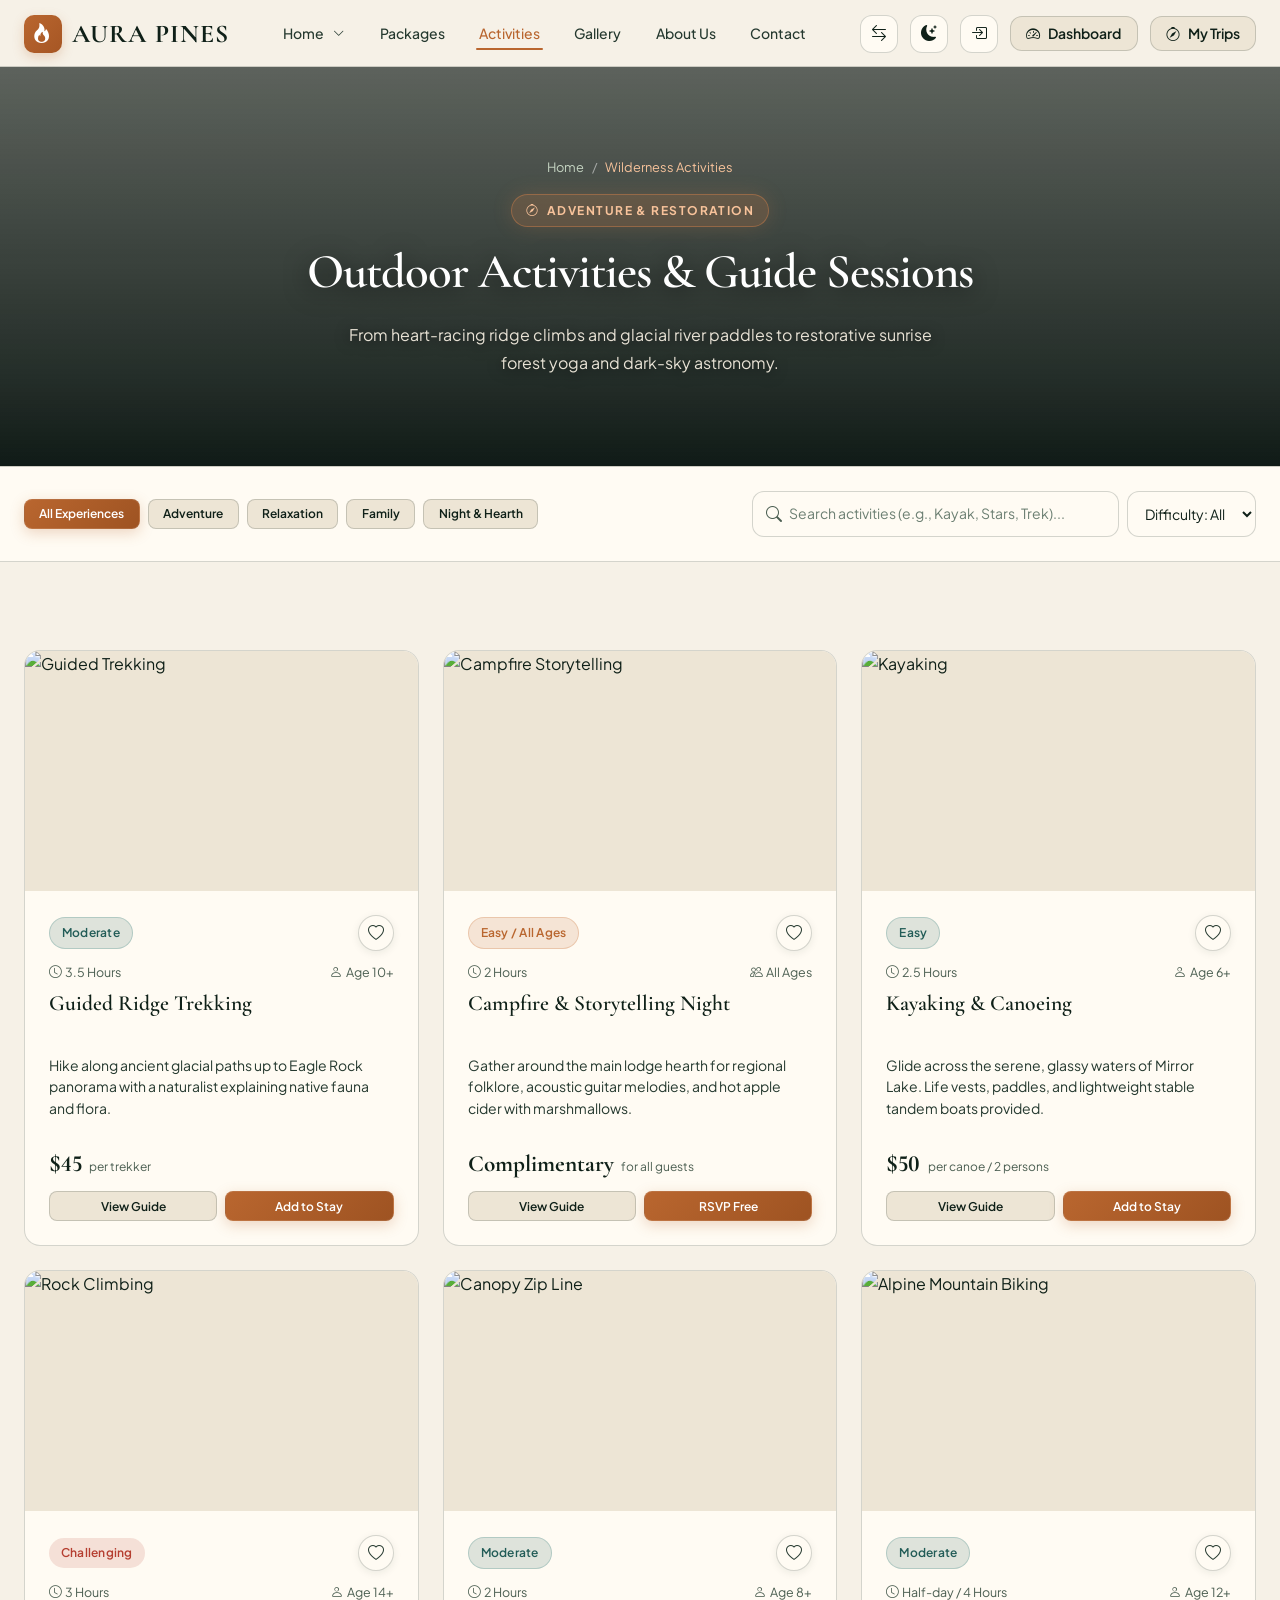
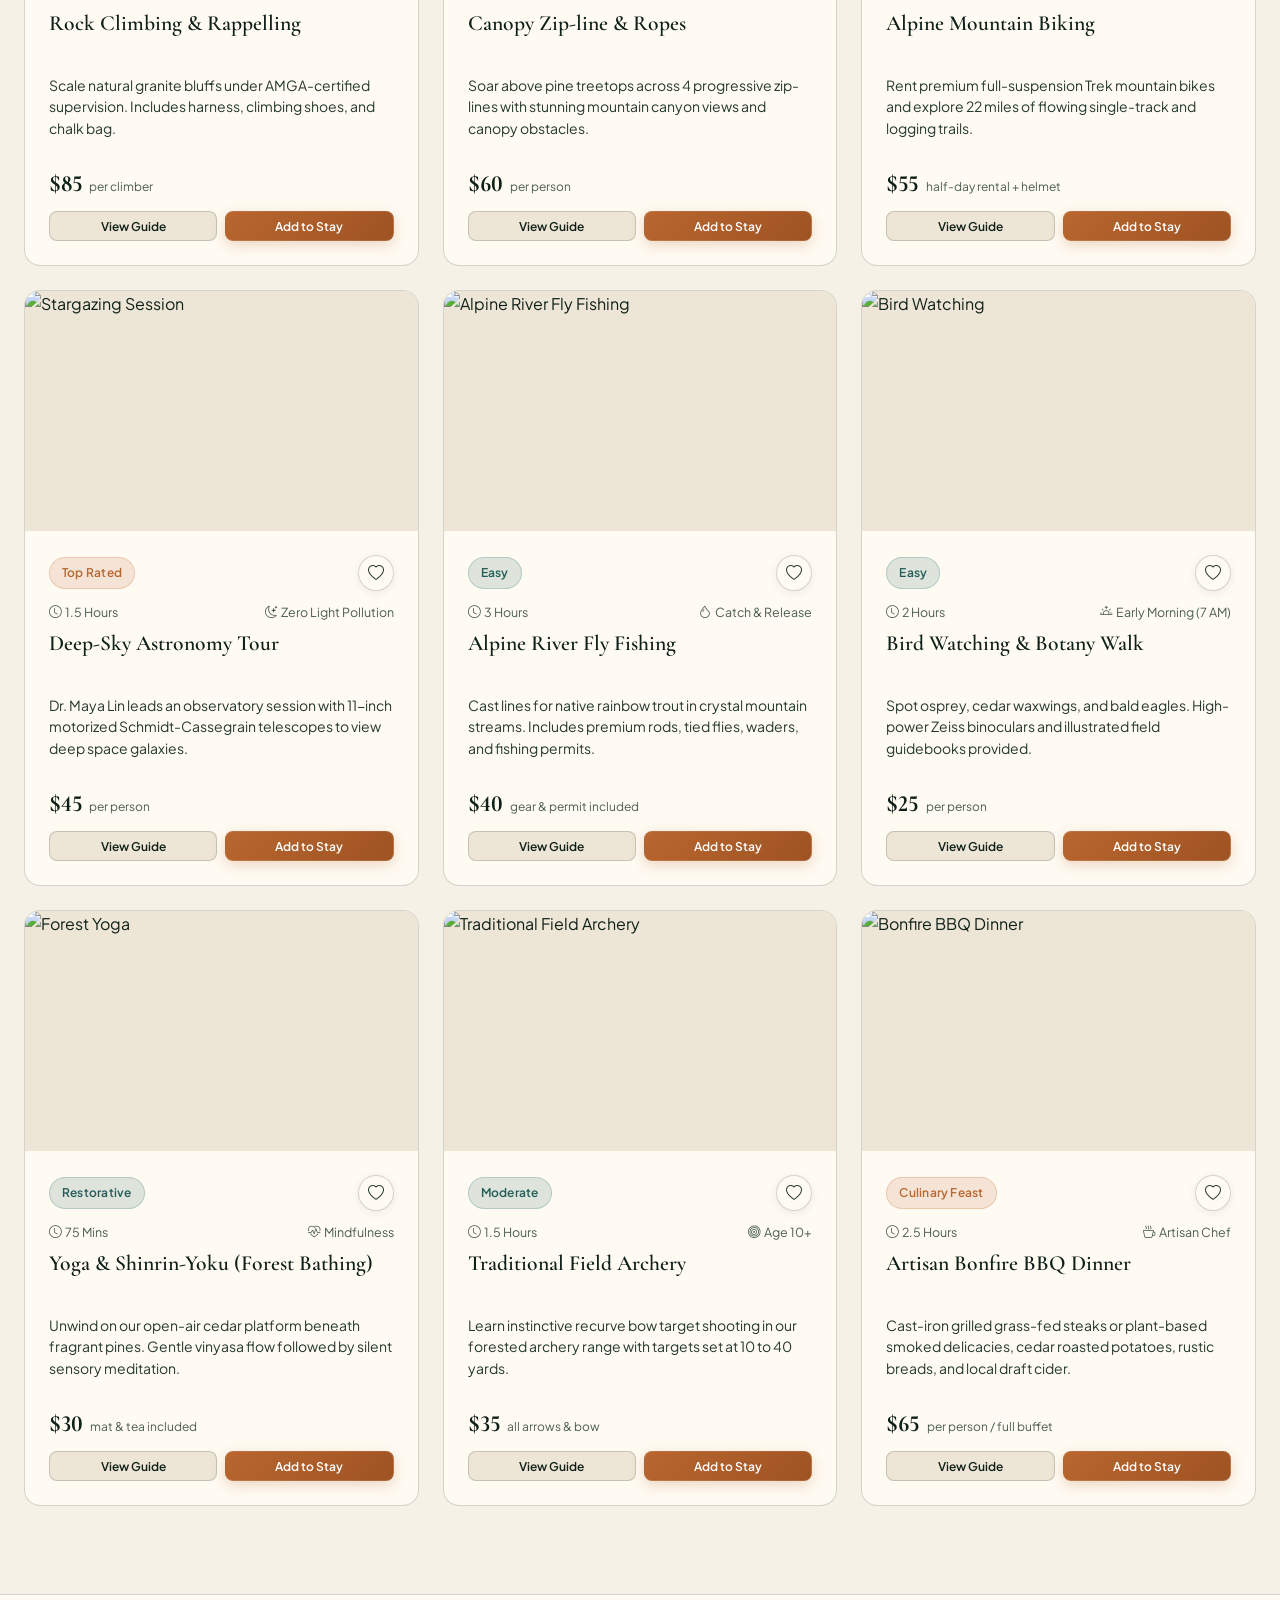
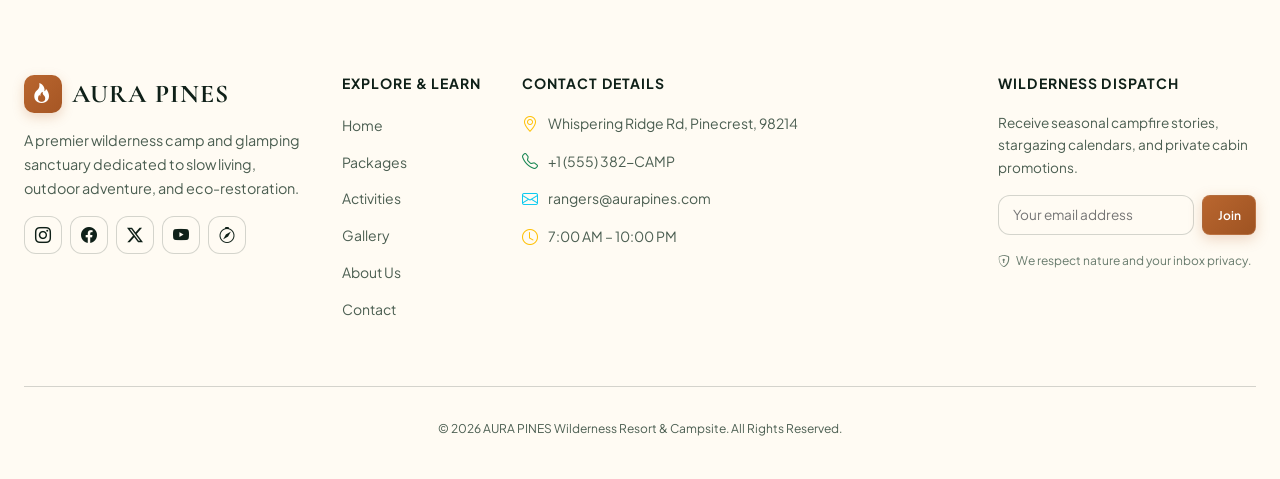
==== activities.html @ 2137d822 "first commit" ====
<!DOCTYPE html>
<html lang="en" data-theme="light" dir="ltr">
<head>
  <meta charset="UTF-8">
  <meta name="viewport" content="width=device-width, initial-scale=1.0">
  <title>Outdoor Activities & Guided Expeditions | AURA PINES</title>
  <meta name="description" content="Discover 12 guided outdoor activities: trekking, kayaking, rock climbing, stargazing, forest yoga, archery, and campfire storytelling nights.">
  <meta property="og:title" content="Wilderness Activities & Expeditions - AURA PINES">

  <!-- Bootstrap 5.3.3 CSS -->
  <link href="https://cdn.jsdelivr.net/npm/bootstrap@5.3.3/dist/css/bootstrap.min.css" rel="stylesheet">
  <!-- Bootstrap Icons -->
  <link rel="stylesheet" href="https://cdn.jsdelivr.net/npm/bootstrap-icons@1.11.3/font/bootstrap-icons.min.css">
  
  <!-- Custom CSS -->
  <link rel="stylesheet" href="assets/css/variables.css">
  <link rel="stylesheet" href="assets/css/style.css">
</head>
<body>


  <!-- Main Navbar -->
  <header class="main-navbar">
    <div class="camp-container d-flex align-items-center justify-content-between">
      <a href="index.html" class="brand-logo" aria-label="Aura Pines Home">
        <div class="brand-icon"><i class="bi bi-fire"></i></div>
        <span>AURA PINES</span>
      </a>

      <nav aria-label="Primary navigation">
        <ul class="nav-links-desktop">
          <li class="nav-item-dropdown">
            <a href="#" class="nav-dropdown-toggle">
              Home <i class="bi bi-chevron-down ms-1"></i>
            </a>
            <ul class="nav-dropdown-menu">
              <li>
                <a href="index.html" class="nav-dropdown-item">Glamping Sanctuary</a>
              </li>
              <li>
                <a href="index-2.html" class="nav-dropdown-item">Alpine Expeditions</a>
              </li>
            </ul>
          </li>
          <li><a href="packages.html">Packages</a></li>
          <li><a href="activities.html" class="active">Activities</a></li>
          <li><a href="gallery.html">Gallery</a></li>
          <li><a href="about.html">About Us</a></li>
          <li><a href="contact.html">Contact</a></li>
        </ul>
      </nav>

      <!-- Right Actions -->
      <div class="nav-actions">
        <!-- RTL Toggle Button on Nav Bar (Icon Only) -->
        <button class="icon-btn-toggle rtl-toggle-btn" title="Toggle RTL layout" aria-label="Toggle text direction">
          <i class="bi bi-arrow-left-right"></i>
        </button>
        <!-- Theme Toggle Button on Nav Bar -->
        <button class="icon-btn-toggle theme-toggle-btn" title="Toggle light/dark theme" aria-label="Toggle light or dark theme">
          <i class="bi bi-moon-stars-fill"></i>
        </button>
        <!-- Sign In Icon Button (Desktop Only; on mobile it is inside the hamburger drawer) -->
        <a href="login.html" class="icon-btn-toggle nav-signin-btn d-none d-md-inline-flex" title="Sign In" aria-label="Sign In">
          <i class="bi bi-box-arrow-in-right"></i>
        </a>
        <!-- Dashboard on Nav Bar -->
        <a href="dashboard.html" class="btn-camp btn-camp-secondary d-none d-md-inline-flex" style="padding: 0.5rem 0.95rem;" title="Dashboard">
          <i class="bi bi-speedometer2"></i> <span>Dashboard</span>
        </a>
        <!-- My Trips on Nav Bar -->
        <a href="dashboard.html#bookings" class="btn-camp btn-camp-secondary d-none d-lg-inline-flex" style="padding: 0.5rem 0.95rem;" title="My Trips">
          <i class="bi bi-compass"></i> <span>My Trips</span>
        </a>
        <button class="mobile-nav-toggle" aria-label="Open mobile menu">
          <i class="bi bi-list"></i>
        </button>
      </div>
    </div>
  </header>

  <!-- Mobile Drawer -->
  <div class="mobile-drawer-overlay"></div>
  <div class="mobile-drawer" id="mobileDrawer">
    <div class="mobile-drawer-header">
      <div class="brand-logo">
        <div class="brand-icon"><i class="bi bi-fire"></i></div>
        <span>AURA PINES</span>
      </div>
      <button class="icon-btn-toggle mobile-drawer-close" aria-label="Close menu"><i class="bi bi-x-lg"></i></button>
    </div>
    <!-- Sign In Button inside Mobile Drawer -->
    <div class="mobile-drawer-auth mb-3">
      <a href="login.html" class="btn-camp btn-camp-primary w-100 justify-content-center">
        <i class="bi bi-box-arrow-in-right me-2"></i> Sign In / Register
      </a>
    </div>
    <ul class="mobile-nav-links">
      <li>
        <a href="#" class="mobile-dropdown-btn">
          <span><i class="bi bi-house-door"></i> Home</span>
          <i class="bi bi-chevron-down mobile-chevron"></i>
        </a>
        <ul class="mobile-dropdown-menu">
          <li><a href="index.html">Glamping Sanctuary</a></li>
          <li><a href="index-2.html">Alpine Expeditions</a></li>
        </ul>
      </li>
      <li><a href="packages.html"><i class="bi bi-box2-heart"></i> Packages</a></li>
      <li><a href="activities.html" class="active"><i class="bi bi-compass"></i> Activities</a></li>
      <li><a href="gallery.html"><i class="bi bi-images"></i> Gallery</a></li>
      <li><a href="about.html"><i class="bi bi-tree"></i> About Us</a></li>
      <li><a href="contact.html"><i class="bi bi-envelope"></i> Contact</a></li>
      <li><a href="dashboard.html"><i class="bi bi-speedometer2"></i> Guest Dashboard</a></li>
      <li><a href="login.html"><i class="bi bi-person"></i> Guest Login</a></li>
    </ul>
    <div class="mt-auto pt-3 border-top d-flex gap-2 justify-content-between align-items-center">
      <button class="btn-camp btn-camp-secondary btn-sm theme-toggle-btn w-50"><i class="bi bi-moon-stars-fill me-1"></i> Theme</button>
      <button class="btn-camp btn-camp-secondary btn-sm rtl-toggle-btn w-50"><i class="bi bi-arrow-left-right me-1"></i> <span class="rtl-label">RTL</span></button>
    </div>
  </div>

  <main>
    <!-- PAGE HERO WITH ANIMATED MOVING BACKGROUND -->
    <section class="page-hero-animated">
      <div class="hero-bg-animated hero-bg-pan" style="background-image: url('https://images.unsplash.com/photo-1544551763-46a013bb70d5?auto=format&fit=crop&w=3840&q=90');"></div>
      <div class="hero-overlay"></div>
      <div class="camp-container position-relative text-center">
        <nav aria-label="breadcrumb" class="mb-2">
          <ol class="breadcrumb justify-content-center" style="font-size: 0.8rem;">
            <li class="breadcrumb-item"><a href="index.html">Home</a></li>
            <li class="breadcrumb-item active" aria-current="page">Wilderness Activities</li>
          </ol>
        </nav>
        <span class="section-badge"><i class="bi bi-compass"></i> Adventure & Restoration</span>
        <h1 class="section-title">Outdoor Activities & Guide Sessions</h1>
        <p class="section-desc">From heart-racing ridge climbs and glacial river paddles to restorative sunrise forest yoga and dark-sky astronomy.</p>
      </div>
    </section>

    <!-- SEARCH & CATEGORY FILTER TABS -->
    <section class="py-4" style="background: var(--bg-surface); border-bottom: 1px solid var(--border-color);">
      <div class="camp-container">
        <div class="row align-items-center g-3">
          <!-- Category Tabs -->
          <div class="col-lg-7">
            <div class="d-flex flex-wrap gap-2" id="activityCategoryTabs">
              <button class="btn-camp btn-camp-primary btn-sm act-filter-btn" data-category="all">All Experiences</button>
              <button class="btn-camp btn-camp-secondary btn-sm act-filter-btn" data-category="adventure">Adventure</button>
              <button class="btn-camp btn-camp-secondary btn-sm act-filter-btn" data-category="relaxation">Relaxation</button>
              <button class="btn-camp btn-camp-secondary btn-sm act-filter-btn" data-category="family">Family</button>
              <button class="btn-camp btn-camp-secondary btn-sm act-filter-btn" data-category="night">Night & Hearth</button>
            </div>
          </div>

          <!-- Search & Difficulty Filter -->
          <div class="col-lg-5">
            <div class="d-flex flex-wrap flex-sm-nowrap gap-2">
              <div class="position-relative flex-grow-1" style="min-width: 160px;">
                <input type="text" id="activitySearchInput" placeholder="Search activities (e.g., Kayak, Stars, Trek)..." class="search-field-input" style="padding-inline-start: 2.25rem;">
                <i class="bi bi-search position-absolute text-muted" style="inset-inline-start: 0.85rem; top: 50%; transform: translateY(-50%);"></i>
              </div>
              <select id="activityDiffFilter" class="search-field-input" style="width: auto; flex-shrink: 0;">
                <option value="all">Difficulty: All</option>
                <option value="Easy">Easy</option>
                <option value="Moderate">Moderate</option>
                <option value="Challenging">Challenging</option>
              </select>
            </div>
          </div>
        </div>
      </div>
    </section>

    <!-- ACTIVITIES CARDS GRID (12 ACTIVITIES) -->
    <section class="section-space">
      <div class="camp-container camp-visible">
        <div class="row g-4" id="activitiesGrid">
          
          <!-- 1. Guided Trekking -->
          <div class="col-lg-4 col-md-6 act-card-wrapper" data-category="adventure" data-difficulty="Moderate" data-title="Guided Trekking">
            <div class="camp-card">
              <div class="camp-card-media">
                <img src="https://images.unsplash.com/photo-1551632811-561732d1e306?auto=format&fit=crop&w=2000&q=90" alt="Guided Trekking" width="800" height="500" loading="lazy" decoding="async">
              </div>
              <div class="camp-card-body">
                <div class="camp-card-top-bar">
                  <span class="camp-badge badge-teal card-badge-top">Moderate</span>
                  <button class="card-wishlist-btn" data-item-id="act-trekking" data-item-title="Guided Trekking" data-item-type="Activity" data-item-price="$45/person" data-item-image="https://images.unsplash.com/photo-1551632811-561732d1e306?auto=format&fit=crop&w=2000&q=90" aria-label="Add to wishlist"><i class="bi bi-heart"></i></button>
                </div>
                <div class="camp-card-meta">
                  <span><i class="bi bi-clock me-1"></i> 3.5 Hours</span>
                  <span><i class="bi bi-person me-1"></i> Age 10+</span>
                </div>
                <h3 class="camp-card-title"><a href="#" onclick="openActivityDetails('act-trekking'); return false;">Guided Ridge Trekking</a></h3>
                <p class="camp-card-desc">Hike along ancient glacial paths up to Eagle Rock panorama with a naturalist explaining native fauna and flora.</p>
                <div class="camp-card-footer mt-auto">
                  <div class="price-tag"><span class="price-tag-value">$45</span><span class="price-tag-period">per trekker</span></div>
                  <div class="d-flex gap-2">
                    <button class="btn-camp btn-camp-secondary btn-sm" onclick="openActivityDetails('act-trekking')">View Guide</button>
                    <button class="btn-camp btn-camp-primary btn-sm" onclick="addToBooking('Guided Ridge Trekking', 45)">Add to Stay</button>
                  </div>
                </div>
              </div>
            </div>
          </div>

          <!-- 2. Campfire & Storytelling Night -->
          <div class="col-lg-4 col-md-6 act-card-wrapper" data-category="night family" data-difficulty="Easy" data-title="Campfire & Storytelling Night">
            <div class="camp-card">
              <div class="camp-card-media">
                <img src="https://images.unsplash.com/photo-1475483768296-6163e08872a1?auto=format&fit=crop&w=2000&q=90" alt="Campfire Storytelling" width="800" height="500" loading="lazy" decoding="async">
              </div>
              <div class="camp-card-body">
                <div class="camp-card-top-bar">
                  <span class="camp-badge badge-ember card-badge-top">Easy / All Ages</span>
                  <button class="card-wishlist-btn" data-item-id="act-campfire" data-item-title="Campfire & Storytelling Night" data-item-type="Activity" data-item-price="Free" data-item-image="https://images.unsplash.com/photo-1475483768296-6163e08872a1?auto=format&fit=crop&w=2000&q=90" aria-label="Add to wishlist"><i class="bi bi-heart"></i></button>
                </div>
                <div class="camp-card-meta">
                  <span><i class="bi bi-clock me-1"></i> 2 Hours</span>
                  <span><i class="bi bi-people me-1"></i> All Ages</span>
                </div>
                <h3 class="camp-card-title"><a href="#" onclick="openActivityDetails('act-campfire'); return false;">Campfire & Storytelling Night</a></h3>
                <p class="camp-card-desc">Gather around the main lodge hearth for regional folklore, acoustic guitar melodies, and hot apple cider with marshmallows.</p>
                <div class="camp-card-footer mt-auto">
                  <div class="price-tag"><span class="price-tag-value">Complimentary</span><span class="price-tag-period">for all guests</span></div>
                  <div class="d-flex gap-2">
                    <button class="btn-camp btn-camp-secondary btn-sm" onclick="openActivityDetails('act-campfire')">View Guide</button>
                    <button class="btn-camp btn-camp-primary btn-sm" onclick="addToBooking('Campfire Night', 0)">RSVP Free</button>
                  </div>
                </div>
              </div>
            </div>
          </div>

          <!-- 3. Kayaking & Canoeing -->
          <div class="col-lg-4 col-md-6 act-card-wrapper" data-category="adventure relaxation" data-difficulty="Easy" data-title="Kayaking & Canoeing">
            <div class="camp-card">
              <div class="camp-card-media">
                <img src="https://images.unsplash.com/photo-1544551763-46a013bb70d5?auto=format&fit=crop&w=2000&q=90" alt="Kayaking" width="800" height="500" loading="lazy" decoding="async">
              </div>
              <div class="camp-card-body">
                <div class="camp-card-top-bar">
                  <span class="camp-badge badge-teal card-badge-top">Easy</span>
                  <button class="card-wishlist-btn" data-item-id="act-kayak" data-item-title="Kayaking & Canoeing" data-item-type="Activity" data-item-price="$50/boat" data-item-image="https://images.unsplash.com/photo-1544551763-46a013bb70d5?auto=format&fit=crop&w=2000&q=90" aria-label="Add to wishlist"><i class="bi bi-heart"></i></button>
                </div>
                <div class="camp-card-meta">
                  <span><i class="bi bi-clock me-1"></i> 2.5 Hours</span>
                  <span><i class="bi bi-person me-1"></i> Age 6+</span>
                </div>
                <h3 class="camp-card-title"><a href="#" onclick="openActivityDetails('act-kayak'); return false;">Kayaking & Canoeing</a></h3>
                <p class="camp-card-desc">Glide across the serene, glassy waters of Mirror Lake. Life vests, paddles, and lightweight stable tandem boats provided.</p>
                <div class="camp-card-footer mt-auto">
                  <div class="price-tag"><span class="price-tag-value">$50</span><span class="price-tag-period">per canoe / 2 persons</span></div>
                  <div class="d-flex gap-2">
                    <button class="btn-camp btn-camp-secondary btn-sm" onclick="openActivityDetails('act-kayak')">View Guide</button>
                    <button class="btn-camp btn-camp-primary btn-sm" onclick="addToBooking('Mirror Lake Kayak', 50)">Add to Stay</button>
                  </div>
                </div>
              </div>
            </div>
          </div>

          <!-- 4. Rock Climbing & Rappelling -->
          <div class="col-lg-4 col-md-6 act-card-wrapper" data-category="adventure" data-difficulty="Challenging" data-title="Rock Climbing & Rappelling">
            <div class="camp-card">
              <div class="camp-card-media">
                <img src="https://images.unsplash.com/photo-1522163182402-834f871fd851?auto=format&fit=crop&w=2000&q=90" alt="Rock Climbing" width="800" height="500" loading="lazy" decoding="async">
              </div>
              <div class="camp-card-body">
                <div class="camp-card-top-bar">
                  <span class="camp-badge badge-danger card-badge-top">Challenging</span>
                  <button class="card-wishlist-btn" data-item-id="act-climbing" data-item-title="Rock Climbing" data-item-type="Activity" data-item-price="$85/person" data-item-image="https://images.unsplash.com/photo-1522163182402-834f871fd851?auto=format&fit=crop&w=2000&q=90" aria-label="Add to wishlist"><i class="bi bi-heart"></i></button>
                </div>
                <div class="camp-card-meta">
                  <span><i class="bi bi-clock me-1"></i> 3 Hours</span>
                  <span><i class="bi bi-person me-1"></i> Age 14+</span>
                </div>
                <h3 class="camp-card-title"><a href="#" onclick="openActivityDetails('act-climbing'); return false;">Rock Climbing & Rappelling</a></h3>
                <p class="camp-card-desc">Scale natural granite bluffs under AMGA-certified supervision. Includes harness, climbing shoes, and chalk bag.</p>
                <div class="camp-card-footer mt-auto">
                  <div class="price-tag"><span class="price-tag-value">$85</span><span class="price-tag-period">per climber</span></div>
                  <div class="d-flex gap-2">
                    <button class="btn-camp btn-camp-secondary btn-sm" onclick="openActivityDetails('act-climbing')">View Guide</button>
                    <button class="btn-camp btn-camp-primary btn-sm" onclick="addToBooking('Rock Climbing Session', 85)">Add to Stay</button>
                  </div>
                </div>
              </div>
            </div>
          </div>

          <!-- 5. Zip-line & Ropes Course -->
          <div class="col-lg-4 col-md-6 act-card-wrapper" data-category="adventure family" data-difficulty="Moderate" data-title="Zip-line & Ropes Course">
            <div class="camp-card">
              <div class="camp-card-media">
                <img src="https://images.unsplash.com/photo-1539372786391-0518119e77f5?auto=format&fit=crop&w=2000&q=90" alt="Canopy Zip Line" width="800" height="500" loading="lazy" decoding="async">
              </div>
              <div class="camp-card-body">
                <div class="camp-card-top-bar">
                  <span class="camp-badge badge-teal card-badge-top">Moderate</span>
                  <button class="card-wishlist-btn" data-item-id="act-zipline" data-item-title="Zip-line Course" data-item-type="Activity" data-item-price="$60/person" data-item-image="https://images.unsplash.com/photo-1539372786391-0518119e77f5?auto=format&fit=crop&w=2000&q=90" aria-label="Add to wishlist"><i class="bi bi-heart"></i></button>
                </div>
                <div class="camp-card-meta">
                  <span><i class="bi bi-clock me-1"></i> 2 Hours</span>
                  <span><i class="bi bi-person me-1"></i> Age 8+</span>
                </div>
                <h3 class="camp-card-title"><a href="#" onclick="openActivityDetails('act-zipline'); return false;">Canopy Zip-line & Ropes</a></h3>
                <p class="camp-card-desc">Soar above pine treetops across 4 progressive zip-lines with stunning mountain canyon views and canopy obstacles.</p>
                <div class="camp-card-footer mt-auto">
                  <div class="price-tag"><span class="price-tag-value">$60</span><span class="price-tag-period">per person</span></div>
                  <div class="d-flex gap-2">
                    <button class="btn-camp btn-camp-secondary btn-sm" onclick="openActivityDetails('act-zipline')">View Guide</button>
                    <button class="btn-camp btn-camp-primary btn-sm" onclick="addToBooking('Zip-line Course', 60)">Add to Stay</button>
                  </div>
                </div>
              </div>
            </div>
          </div>

          <!-- 6. Mountain Biking -->
          <div class="col-lg-4 col-md-6 act-card-wrapper" data-category="adventure" data-difficulty="Moderate" data-title="Mountain Biking">
            <div class="camp-card">
              <div class="camp-card-media">
                <img src="https://images.unsplash.com/photo-1660149109561-b98acecd4238?auto=format&fit=crop&w=2000&q=90" alt="Alpine Mountain Biking" width="800" height="500" loading="lazy" decoding="async">
              </div>
              <div class="camp-card-body">
                <div class="camp-card-top-bar">
                  <span class="camp-badge badge-teal card-badge-top">Moderate</span>
                  <button class="card-wishlist-btn" data-item-id="act-biking" data-item-title="Mountain Biking" data-item-type="Activity" data-item-price="$55/rental" data-item-image="https://images.unsplash.com/photo-1660149109561-b98acecd4238?auto=format&fit=crop&w=2000&q=90" aria-label="Add to wishlist"><i class="bi bi-heart"></i></button>
                </div>
                <div class="camp-card-meta">
                  <span><i class="bi bi-clock me-1"></i> Half-day / 4 Hours</span>
                  <span><i class="bi bi-person me-1"></i> Age 12+</span>
                </div>
                <h3 class="camp-card-title"><a href="#" onclick="openActivityDetails('act-biking'); return false;">Alpine Mountain Biking</a></h3>
                <p class="camp-card-desc">Rent premium full-suspension Trek mountain bikes and explore 22 miles of flowing single-track and logging trails.</p>
                <div class="camp-card-footer mt-auto">
                  <div class="price-tag"><span class="price-tag-value">$55</span><span class="price-tag-period">half-day rental + helmet</span></div>
                  <div class="d-flex gap-2">
                    <button class="btn-camp btn-camp-secondary btn-sm" onclick="openActivityDetails('act-biking')">View Guide</button>
                    <button class="btn-camp btn-camp-primary btn-sm" onclick="addToBooking('Mountain Bike Rental', 55)">Add to Stay</button>
                  </div>
                </div>
              </div>
            </div>
          </div>

          <!-- 7. Stargazing Session -->
          <div class="col-lg-4 col-md-6 act-card-wrapper" data-category="night relaxation" data-difficulty="Easy" data-title="Stargazing Session">
            <div class="camp-card">
              <div class="camp-card-media">
                <img src="https://images.unsplash.com/photo-1506703719100-a0f3a48c0f86?auto=format&fit=crop&w=2000&q=90" alt="Stargazing Session" width="800" height="500" loading="lazy" decoding="async">
              </div>
              <div class="camp-card-body">
                <div class="camp-card-top-bar">
                  <span class="camp-badge badge-ember card-badge-top">Top Rated</span>
                  <button class="card-wishlist-btn" data-item-id="act-stargazing" data-item-title="Stargazing Session" data-item-type="Activity" data-item-price="$45/person" data-item-image="https://images.unsplash.com/photo-1506703719100-a0f3a48c0f86?auto=format&fit=crop&w=2000&q=90" aria-label="Add to wishlist"><i class="bi bi-heart"></i></button>
                </div>
                <div class="camp-card-meta">
                  <span><i class="bi bi-clock me-1"></i> 1.5 Hours</span>
                  <span><i class="bi bi-moon-stars me-1"></i> Zero Light Pollution</span>
                </div>
                <h3 class="camp-card-title"><a href="#" onclick="openActivityDetails('act-stargazing'); return false;">Deep-Sky Astronomy Tour</a></h3>
                <p class="camp-card-desc">Dr. Maya Lin leads an observatory session with 11-inch motorized Schmidt-Cassegrain telescopes to view deep space galaxies.</p>
                <div class="camp-card-footer mt-auto">
                  <div class="price-tag"><span class="price-tag-value">$45</span><span class="price-tag-period">per person</span></div>
                  <div class="d-flex gap-2">
                    <button class="btn-camp btn-camp-secondary btn-sm" onclick="openActivityDetails('act-stargazing')">View Guide</button>
                    <button class="btn-camp btn-camp-primary btn-sm" onclick="addToBooking('Stargazing Tour', 45)">Add to Stay</button>
                  </div>
                </div>
              </div>
            </div>
          </div>

          <!-- 8. Fishing -->
          <div class="col-lg-4 col-md-6 act-card-wrapper" data-category="relaxation" data-difficulty="Easy" data-title="Fishing">
            <div class="camp-card">
              <div class="camp-card-media">
                <img src="https://images.unsplash.com/photo-1505950476988-702d4a1af500?auto=format&fit=crop&w=2000&q=90" alt="Alpine River Fly Fishing" width="800" height="500" loading="lazy" decoding="async">
              </div>
              <div class="camp-card-body">
                <div class="camp-card-top-bar">
                  <span class="camp-badge badge-teal card-badge-top">Easy</span>
                  <button class="card-wishlist-btn" data-item-id="act-fishing" data-item-title="Fly Fishing" data-item-type="Activity" data-item-price="$40/session" data-item-image="https://images.unsplash.com/photo-1505950476988-702d4a1af500?auto=format&fit=crop&w=2000&q=90" aria-label="Add to wishlist"><i class="bi bi-heart"></i></button>
                </div>
                <div class="camp-card-meta">
                  <span><i class="bi bi-clock me-1"></i> 3 Hours</span>
                  <span><i class="bi bi-droplet me-1"></i> Catch & Release</span>
                </div>
                <h3 class="camp-card-title"><a href="#" onclick="openActivityDetails('act-fishing'); return false;">Alpine River Fly Fishing</a></h3>
                <p class="camp-card-desc">Cast lines for native rainbow trout in crystal mountain streams. Includes premium rods, tied flies, waders, and fishing permits.</p>
                <div class="camp-card-footer mt-auto">
                  <div class="price-tag"><span class="price-tag-value">$40</span><span class="price-tag-period">gear & permit included</span></div>
                  <div class="d-flex gap-2">
                    <button class="btn-camp btn-camp-secondary btn-sm" onclick="openActivityDetails('act-fishing')">View Guide</button>
                    <button class="btn-camp btn-camp-primary btn-sm" onclick="addToBooking('River Fly Fishing', 40)">Add to Stay</button>
                  </div>
                </div>
              </div>
            </div>
          </div>

          <!-- 9. Bird Watching Walk -->
          <div class="col-lg-4 col-md-6 act-card-wrapper" data-category="relaxation family" data-difficulty="Easy" data-title="Bird Watching Walk">
            <div class="camp-card">
              <div class="camp-card-media">
                <img src="https://images.unsplash.com/photo-1444464666168-49d633b86797?auto=format&fit=crop&w=2000&q=90" alt="Bird Watching" width="800" height="500" loading="lazy" decoding="async">
              </div>
              <div class="camp-card-body">
                <div class="camp-card-top-bar">
                  <span class="camp-badge badge-teal card-badge-top">Easy</span>
                  <button class="card-wishlist-btn" data-item-id="act-bird" data-item-title="Bird Watching Walk" data-item-type="Activity" data-item-price="$25/person" data-item-image="https://images.unsplash.com/photo-1444464666168-49d633b86797?auto=format&fit=crop&w=2000&q=90" aria-label="Add to wishlist"><i class="bi bi-heart"></i></button>
                </div>
                <div class="camp-card-meta">
                  <span><i class="bi bi-clock me-1"></i> 2 Hours</span>
                  <span><i class="bi bi-sunrise me-1"></i> Early Morning (7 AM)</span>
                </div>
                <h3 class="camp-card-title"><a href="#" onclick="openActivityDetails('act-bird'); return false;">Bird Watching & Botany Walk</a></h3>
                <p class="camp-card-desc">Spot osprey, cedar waxwings, and bald eagles. High-power Zeiss binoculars and illustrated field guidebooks provided.</p>
                <div class="camp-card-footer mt-auto">
                  <div class="price-tag"><span class="price-tag-value">$25</span><span class="price-tag-period">per person</span></div>
                  <div class="d-flex gap-2">
                    <button class="btn-camp btn-camp-secondary btn-sm" onclick="openActivityDetails('act-bird')">View Guide</button>
                    <button class="btn-camp btn-camp-primary btn-sm" onclick="addToBooking('Bird Watching Walk', 25)">Add to Stay</button>
                  </div>
                </div>
              </div>
            </div>
          </div>

          <!-- 10. Yoga & Forest Bathing -->
          <div class="col-lg-4 col-md-6 act-card-wrapper" data-category="relaxation" data-difficulty="Easy" data-title="Yoga & Forest Bathing">
            <div class="camp-card">
              <div class="camp-card-media">
                <img src="https://images.unsplash.com/photo-1545205597-3d9d02c29597?auto=format&fit=crop&w=2000&q=90" alt="Forest Yoga" width="800" height="500" loading="lazy" decoding="async">
              </div>
              <div class="camp-card-body">
                <div class="camp-card-top-bar">
                  <span class="camp-badge badge-teal card-badge-top">Restorative</span>
                  <button class="card-wishlist-btn" data-item-id="act-yoga" data-item-title="Yoga & Forest Bathing" data-item-type="Activity" data-item-price="$30/person" data-item-image="https://images.unsplash.com/photo-1545205597-3d9d02c29597?auto=format&fit=crop&w=2000&q=90" aria-label="Add to wishlist"><i class="bi bi-heart"></i></button>
                </div>
                <div class="camp-card-meta">
                  <span><i class="bi bi-clock me-1"></i> 75 Mins</span>
                  <span><i class="bi bi-heart-pulse me-1"></i> Mindfulness</span>
                </div>
                <h3 class="camp-card-title"><a href="#" onclick="openActivityDetails('act-yoga'); return false;">Yoga & Shinrin-Yoku (Forest Bathing)</a></h3>
                <p class="camp-card-desc">Unwind on our open-air cedar platform beneath fragrant pines. Gentle vinyasa flow followed by silent sensory meditation.</p>
                <div class="camp-card-footer mt-auto">
                  <div class="price-tag"><span class="price-tag-value">$30</span><span class="price-tag-period">mat & tea included</span></div>
                  <div class="d-flex gap-2">
                    <button class="btn-camp btn-camp-secondary btn-sm" onclick="openActivityDetails('act-yoga')">View Guide</button>
                    <button class="btn-camp btn-camp-primary btn-sm" onclick="addToBooking('Forest Yoga', 30)">Add to Stay</button>
                  </div>
                </div>
              </div>
            </div>
          </div>

          <!-- 11. Archery -->
          <div class="col-lg-4 col-md-6 act-card-wrapper" data-category="adventure family" data-difficulty="Moderate" data-title="Archery">
            <div class="camp-card">
              <div class="camp-card-media">
                <img src="https://images.unsplash.com/photo-1601259501461-9a6b562b2728?auto=format&fit=crop&w=2000&q=90" alt="Traditional Field Archery" width="800" height="500" loading="lazy" decoding="async">
              </div>
              <div class="camp-card-body">
                <div class="camp-card-top-bar">
                  <span class="camp-badge badge-teal card-badge-top">Moderate</span>
                  <button class="card-wishlist-btn" data-item-id="act-archery" data-item-title="Archery" data-item-type="Activity" data-item-price="$35/person" data-item-image="https://images.unsplash.com/photo-1601259501461-9a6b562b2728?auto=format&fit=crop&w=2000&q=90" aria-label="Add to wishlist"><i class="bi bi-heart"></i></button>
                </div>
                <div class="camp-card-meta">
                  <span><i class="bi bi-clock me-1"></i> 1.5 Hours</span>
                  <span><i class="bi bi-bullseye me-1"></i> Age 10+</span>
                </div>
                <h3 class="camp-card-title"><a href="#" onclick="openActivityDetails('act-archery'); return false;">Traditional Field Archery</a></h3>
                <p class="camp-card-desc">Learn instinctive recurve bow target shooting in our forested archery range with targets set at 10 to 40 yards.</p>
                <div class="camp-card-footer mt-auto">
                  <div class="price-tag"><span class="price-tag-value">$35</span><span class="price-tag-period">all arrows & bow</span></div>
                  <div class="d-flex gap-2">
                    <button class="btn-camp btn-camp-secondary btn-sm" onclick="openActivityDetails('act-archery')">View Guide</button>
                    <button class="btn-camp btn-camp-primary btn-sm" onclick="addToBooking('Field Archery', 35)">Add to Stay</button>
                  </div>
                </div>
              </div>
            </div>
          </div>

          <!-- 12. Bonfire BBQ Dinner -->
          <div class="col-lg-4 col-md-6 act-card-wrapper" data-category="night family relaxation" data-difficulty="Easy" data-title="Bonfire BBQ Dinner">
            <div class="camp-card">
              <div class="camp-card-media">
                <img src="https://images.unsplash.com/photo-1555939594-58d7cb561ad1?auto=format&fit=crop&w=2000&q=90" alt="Bonfire BBQ Dinner" width="800" height="500" loading="lazy" decoding="async">
              </div>
              <div class="camp-card-body">
                <div class="camp-card-top-bar">
                  <span class="camp-badge badge-ember card-badge-top">Culinary Feast</span>
                  <button class="card-wishlist-btn" data-item-id="act-bbq" data-item-title="Bonfire BBQ Dinner" data-item-type="Activity" data-item-price="$65/person" data-item-image="https://images.unsplash.com/photo-1555939594-58d7cb561ad1?auto=format&fit=crop&w=2000&q=90" aria-label="Add to wishlist"><i class="bi bi-heart"></i></button>
                </div>
                <div class="camp-card-meta">
                  <span><i class="bi bi-clock me-1"></i> 2.5 Hours</span>
                  <span><i class="bi bi-cup-hot me-1"></i> Artisan Chef</span>
                </div>
                <h3 class="camp-card-title"><a href="#" onclick="openActivityDetails('act-bbq'); return false;">Artisan Bonfire BBQ Dinner</a></h3>
                <p class="camp-card-desc">Cast-iron grilled grass-fed steaks or plant-based smoked delicacies, cedar roasted potatoes, rustic breads, and local draft cider.</p>
                <div class="camp-card-footer mt-auto">
                  <div class="price-tag"><span class="price-tag-value">$65</span><span class="price-tag-period">per person / full buffet</span></div>
                  <div class="d-flex gap-2">
                    <button class="btn-camp btn-camp-secondary btn-sm" onclick="openActivityDetails('act-bbq')">View Guide</button>
                    <button class="btn-camp btn-camp-primary btn-sm" onclick="addToBooking('Bonfire BBQ Dinner', 65)">Add to Stay</button>
                  </div>
                </div>
              </div>
            </div>
          </div>

        </div>
      </div>
    </section>
  </main>

  <!-- ACTIVITY DETAILS MODAL -->
  <div class="modal fade" id="activityDetailsModal" tabindex="-1" aria-hidden="true">
    <div class="modal-dialog modal-lg modal-dialog-centered">
      <div class="modal-content" style="background: var(--bg-surface); border: 1px solid var(--border-color); color: var(--text-primary); border-radius: var(--radius-xl);">
        <div class="modal-header" style="border-bottom: 1px solid var(--border-color);">
          <h4 class="modal-title" id="actModalTitle">Activity Guide & Safety</h4>
          <button type="button" class="btn-close" data-bs-dismiss="modal" aria-label="Close"></button>
        </div>
        <div class="modal-body" id="actModalBody" style="padding: 1.75rem;">
          <!-- Dynamically injected -->
        </div>
        <div class="modal-footer" style="border-top: 1px solid var(--border-color);">
          <button type="button" class="btn-camp btn-camp-secondary" data-bs-dismiss="modal">Close</button>
          <a href="booking.html" class="btn-camp btn-camp-primary" id="actModalBookBtn">Reserve This Activity</a>
        </div>
      </div>
    </div>
  </div>

  <!-- FOOTER -->
  <footer class="camp-footer">
    <div class="camp-container">
      <div class="footer-grid">
        <!-- Col 1 -->
        <div>
          <div class="brand-logo mb-3">
            <div class="brand-icon">
              <i class="bi bi-fire"></i>
            </div>
            <span>AURA PINES</span>
          </div>
          <p style="font-size: 0.9rem; color: var(--text-muted); max-width: 320px;">
            A premier wilderness camp and glamping sanctuary dedicated to slow living, outdoor adventure, and eco-restoration.
          </p>
          <div class="d-flex gap-2 mt-3">
            <a href="https://www.instagram.com" target="_blank" rel="noopener noreferrer" class="icon-btn-toggle" aria-label="Instagram" title="Follow us on Instagram"><i class="bi bi-instagram"></i></a>
            <a href="https://www.facebook.com" target="_blank" rel="noopener noreferrer" class="icon-btn-toggle" aria-label="Facebook" title="Follow us on Facebook"><i class="bi bi-facebook"></i></a>
            <a href="https://x.com" target="_blank" rel="noopener noreferrer" class="icon-btn-toggle" aria-label="Twitter X" title="Follow us on X (Twitter)"><i class="bi bi-twitter-x"></i></a>
            <a href="https://www.youtube.com" target="_blank" rel="noopener noreferrer" class="icon-btn-toggle" aria-label="YouTube" title="Watch on YouTube"><i class="bi bi-youtube"></i></a>
            <a href="https://www.tripadvisor.com" target="_blank" rel="noopener noreferrer" class="icon-btn-toggle" aria-label="TripAdvisor" title="Find us on TripAdvisor"><i class="bi bi-compass"></i></a>
          </div>
        </div>

        <!-- Col 2 -->
        <div>
          <h4 class="footer-col-title">Explore & Learn</h4>
          <ul class="footer-links">
            <li><a href="index.html">Home</a></li>
            <li><a href="packages.html">Packages</a></li>
            <li><a href="activities.html">Activities</a></li>
            <li><a href="gallery.html">Gallery</a></li>
            <li><a href="about.html">About Us</a></li>
            <li><a href="contact.html">Contact</a></li>
          </ul>
        </div>

        <!-- Col 3 -->
        <div>
          <h4 class="footer-col-title">Contact Details</h4>
          <ul class="footer-contact-info">
            <li>
              <i class="bi bi-geo-alt text-warning"></i>
              <span>Whispering Ridge Rd, Pinecrest, 98214</span>
            </li>
            <li>
              <i class="bi bi-telephone text-success"></i>
              <a href="tel:+15553822267">+1 (555) 382-CAMP</a>
            </li>
            <li>
              <i class="bi bi-envelope text-info"></i>
              <a href="mailto:rangers@aurapines.com">rangers@aurapines.com</a>
            </li>
            <li>
              <i class="bi bi-clock text-warning"></i>
              <span>7:00 AM – 10:00 PM</span>
            </li>
          </ul>
        </div>

        <!-- Col 4 -->
        <div>
          <h4 class="footer-col-title">Wilderness Dispatch</h4>
          <p style="font-size: 0.85rem; color: var(--text-muted); margin-bottom: 1rem;">Receive seasonal campfire stories, stargazing calendars, and private cabin promotions.</p>
          <form class="newsletter-form">
            <div class="d-flex gap-2">
              <input type="email" placeholder="Your email address" required style="background: var(--bg-surface); border: 1px solid var(--border-color); color: var(--text-primary); border-radius: var(--radius-md); padding: 0.5rem 0.85rem; font-size: 0.85rem; width: 100%; outline: none;">
              <button type="submit" class="btn-camp btn-camp-primary btn-sm" style="flex-shrink: 0;">Join</button>
            </div>
          </form>
          <div class="mt-3" style="font-size: 0.75rem; color: var(--text-dim);">
            <i class="bi bi-shield-lock me-1"></i> We respect nature and your inbox privacy.
          </div>
        </div>
      </div>

      <div class="footer-bottom">
        <div>
          © 2026 AURA PINES Wilderness Resort & Campsite. All Rights Reserved.
        </div>
      </div>
    </div>
  </footer>

  <!-- SCRIPTS -->
  <script src="https://cdn.jsdelivr.net/npm/bootstrap@5.3.3/dist/js/bootstrap.bundle.min.js"></script>
  <script src="assets/js/images-config.js"></script>
  <script src="assets/js/store.js"></script>
  <script src="assets/js/main.js"></script>

  <script>
    // Activity Details Database
    const ACTIVITY_GUIDE_MAP = {
      'act-trekking': {
        title: 'Guided Ridge Trekking',
        price: '$45',
        duration: '3.5 Hours',
        difficulty: 'Moderate',
        image: 'https://images.unsplash.com/photo-1551632811-561732d1e306?auto=format&fit=crop&w=2000&q=90',
        description: 'Traverse 4.5 miles of high alpine ridge overlooking glacial valley lakes. Led by lead naturalist Julian Thorne.',
        safety: 'Certified Wilderness First Responder on trail, satellite Garmin InReach, bear deterrent equipment.',
        provided: ['Trekking poles', 'Water purification filter', 'Botanical field guide booklet'],
        toBring: ['Sturdy hiking shoes or boots with tread', 'Daypack with at least 1.5L water', 'Windbreaker jacket or warm layer']
      },
      'act-campfire': {
        title: 'Campfire & Storytelling Night',
        price: 'Complimentary',
        duration: '2 Hours',
        difficulty: 'Easy / All Ages',
        image: 'https://images.unsplash.com/photo-1475483768296-6163e08872a1?auto=format&fit=crop&w=2000&q=90',
        description: 'Our signature evening community gathering around the main stone hearth. Stories of early mountain explorers and acoustic ballads.',
        safety: 'Supervised fire circle, spark arrestors, fire marshals on site.',
        provided: ['Marshmallow roasting sticks', 'Gourmet organic s’mores ingredients', 'Spiced mountain cider'],
        toBring: ['Warm evening jacket or fleece', 'Camp blanket (optional, also in your tent)']
      },
      'act-kayak': {
        title: 'Mirror Lake Kayaking',
        price: '$50',
        duration: '2.5 Hours',
        difficulty: 'Easy',
        image: 'https://images.unsplash.com/photo-1544551763-46a013bb70d5?auto=format&fit=crop&w=2000&q=90',
        description: 'Calm water paddling with views of snowy peaks reflecting on the mirror-like surface.',
        safety: 'Coast Guard approved life vests mandatory, motorized safety boat stationed on lake.',
        provided: ['Single or tandem fiberglass kayaks', 'Lightweight paddles', 'Waterproof phone dry-bags'],
        toBring: ['Quick-drying clothing or swimwear', 'Sun hat and polarized sunglasses']
      },
      'act-climbing': {
        title: 'Granite Bluff Rock Climbing',
        price: '$85',
        duration: '3 Hours',
        difficulty: 'Challenging',
        image: 'https://images.unsplash.com/photo-1522163182402-834f871fd851?auto=format&fit=crop&w=2000&q=90',
        description: 'Top-rope climbing on granite cliffs ranging from beginner 5.6 to exhilarating 5.10 routes.',
        safety: 'AMGA Certified Rock Guides, redundant anchor systems, dual-check protocol.',
        provided: ['Black Diamond climbing harness', 'Climbing shoes (all sizes)', 'Climbing helmet & chalk bag'],
        toBring: ['Comfortable athletic pants', 'Water canteen', 'Hair tied back']
      },
      'act-zipline': {
        title: 'Canopy Zip-line Course',
        price: '$60',
        duration: '2 Hours',
        difficulty: 'Moderate',
        image: 'https://images.unsplash.com/photo-1539372786391-0518119e77f5?auto=format&fit=crop&w=2000&q=90',
        description: 'Fly across 4 high lines reaching speeds of up to 35 mph over tree canopies and river canyons.',
        safety: 'Continuous belay safety system (you cannot detach mid-course), certified cable inspections.',
        provided: ['Full body safety harness', 'Pulley trolley & braking glove', 'Climbing helmet'],
        toBring: ['Closed-toe shoes (mandatory)', 'Secure clothing without loose cords']
      },
      'act-biking': {
        title: 'Alpine Mountain Biking',
        price: '$55',
        duration: '4 Hours',
        difficulty: 'Moderate',
        image: 'https://images.unsplash.com/photo-1660149109561-b98acecd4238?auto=format&fit=crop&w=2000&q=90',
        description: 'Ride across scenic pine singletrack trails with gentle berms, flow sections, and bridge crossings.',
        safety: 'GPS trail map app access, repair kit, tire sealant.',
        provided: ['Full-suspension Trek mountain bike', 'Ventilated mountain helmet', 'Emergency tire pump'],
        toBring: ['Athletic shoes with grip', 'Sunglasses or trail goggles']
      },
      'act-stargazing': {
        title: 'Deep-Sky Astronomy Tour',
        price: '$45',
        duration: '1.5 Hours',
        difficulty: 'Easy',
        image: 'https://images.unsplash.com/photo-1506703719100-a0f3a48c0f86?auto=format&fit=crop&w=2000&q=90',
        description: 'Explore deep space through 11-inch motorized telescopes with our resident astrophysicist Dr. Maya Lin.',
        safety: 'Paved observatory deck, red light flashlights only to preserve night vision.',
        provided: ['Schmidt-Cassegrain telescopes', 'Red-lens headlamps', 'Hot cocoa'],
        toBring: ['Heavy warm jacket, beanie, and gloves (temperatures drop at night)']
      },
      'act-fishing': {
        title: 'Alpine River Fly Fishing',
        price: '$40',
        duration: '3 Hours',
        difficulty: 'Easy',
        image: 'https://images.unsplash.com/photo-1505950476988-702d4a1af500?auto=format&fit=crop&w=2000&q=90',
        description: 'Catch and release native cutthroat and rainbow trout with guidance on fly casting techniques.',
        safety: 'Non-slip wading boots, river wading safety guidelines.',
        provided: ['Fly rod and reel', 'Hand-tied local flies', 'Chest waders'],
        toBring: ['Sunscreen, polarized sunglasses to spot fish in clear pools']
      },
      'act-bird': {
        title: 'Bird Watching & Botany Walk',
        price: '$25',
        duration: '2 Hours',
        difficulty: 'Easy',
        image: 'https://images.unsplash.com/photo-1444464666168-49d633b86797?auto=format&fit=crop&w=2000&q=90',
        description: 'Quiet morning walk around lake marshes and cedar stands identifying warblers, woodpeckers, and mountain wildflowers.',
        safety: 'Gentle flat boardwalk trails, ranger guide.',
        provided: ['Zeiss Terra ED 8x42 binoculars', 'Regional bird checklist'],
        toBring: ['Comfortable walking shoes, neutral colored clothing']
      },
      'act-yoga': {
        title: 'Yoga & Shinrin-Yoku (Forest Bathing)',
        price: '$30',
        duration: '75 Mins',
        difficulty: 'Easy / Restorative',
        image: 'https://images.unsplash.com/photo-1545205597-3d9d02c29597?auto=format&fit=crop&w=2000&q=90',
        description: 'Gentle morning yoga practice under the cedar boughs accompanied by morning birdsong and mountain breeze.',
        safety: 'Outdoor cedar deck with non-slip organic cork mats.',
        provided: ['Natural rubber/cork yoga mats', 'Meditation cushions', 'Wild herb tea'],
        toBring: ['Comfortable, flexible layers']
      },
      'act-archery': {
        title: 'Traditional Field Archery',
        price: '$35',
        duration: '1.5 Hours',
        difficulty: 'Moderate',
        image: 'https://images.unsplash.com/photo-1601259501461-9a6b562b2728?auto=format&fit=crop&w=2000&q=90',
        description: 'Practice the ancient art of archery with wooden recurve bows at target ranges secluded in the birch woods.',
        safety: 'Strict whistle commands, safety netting behind targets, arm guards mandatory.',
        provided: ['Wooden recurve bows (15-35 lb draw weights)', 'Carbon arrows', 'Leather armguards and finger tabs'],
        toBring: ['Form-fitting long sleeves, flat sneakers']
      },
      'act-bbq': {
        title: 'Artisan Bonfire BBQ Dinner',
        price: '$65',
        duration: '2.5 Hours',
        difficulty: 'Easy / Culinary',
        image: 'https://images.unsplash.com/photo-1555939594-58d7cb561ad1?auto=format&fit=crop&w=2000&q=90',
        description: 'A feast cooked over open cedar logs by Camp Executive Chef Marcus Vance. Local meats, foraged greens, and hot fruit cobbler.',
        safety: 'Dedicated food hygiene prep, allergen conscious stations.',
        provided: ['Multi-course buffet dinner', 'Draft craft cider & wilderness lemonades', 'Live hearthside seating'],
        toBring: ['Your appetite and cozy evening wear']
      }
    };

    // Filter Logic
    const categoryButtons = document.querySelectorAll('.act-filter-btn');
    const searchInput = document.getElementById('activitySearchInput');
    const diffFilter = document.getElementById('activityDiffFilter');
    const activityCards = Array.from(document.querySelectorAll('.act-card-wrapper'));

    let activeCategory = 'all';

    categoryButtons.forEach(btn => {
      btn.addEventListener('click', () => {
        categoryButtons.forEach(b => {
          b.classList.remove('btn-camp-primary');
          b.classList.add('btn-camp-secondary');
        });
        btn.classList.remove('btn-camp-secondary');
        btn.classList.add('btn-camp-primary');
        activeCategory = btn.dataset.category;
        filterActivities();
      });
    });

    searchInput.addEventListener('input', filterActivities);
    diffFilter.addEventListener('change', filterActivities);

    function filterActivities() {
      const query = searchInput.value.toLowerCase().trim();
      const diff = diffFilter.value;

      activityCards.forEach(card => {
        const cat = card.dataset.category || '';
        const cardDiff = card.dataset.difficulty || '';
        const title = card.dataset.title.toLowerCase();

        const matchesCat = activeCategory === 'all' || cat.includes(activeCategory);
        const matchesDiff = diff === 'all' || cardDiff.toLowerCase() === diff.toLowerCase();
        const matchesQuery = query === '' || title.includes(query);

        if (matchesCat && matchesDiff && matchesQuery) {
          card.style.display = 'block';
        } else {
          card.style.display = 'none';
        }
      });

      document.querySelector('#activitiesGrid')?.closest('.camp-container')?.classList.add('camp-visible');
    }

    // Modal Trigger
    function openActivityDetails(actKey) {
      const act = ACTIVITY_GUIDE_MAP[actKey];
      if (!act) return;

      document.getElementById('actModalTitle').textContent = act.title;
      document.getElementById('actModalBookBtn').onclick = () => {
        addToBooking(act.title, act.price === 'Complimentary' ? 0 : parseInt(act.price.replace('$', ''), 10));
        bootstrap.Modal.getInstance(document.getElementById('activityDetailsModal')).hide();
      };

      const modalBody = document.getElementById('actModalBody');
      modalBody.innerHTML = `
        <div style="margin-bottom: 1.5rem;">
          <div class="act-modal-media-wrap" style="position: relative; width: 100%; height: clamp(260px, 46vw, 420px); border-radius: 14px; overflow: hidden; margin-bottom: 1.25rem; background: var(--bg-elevated); border: 1px solid var(--border-color); display: flex; align-items: center; justify-content: center;">
            <div style="position: absolute; inset: 0; background-image: url('${act.image}'); background-size: cover; background-position: center; filter: blur(22px) brightness(0.65); transform: scale(1.15); opacity: 0.7; pointer-events: none;"></div>
            <img src="${act.image}" alt="${act.title}" style="position: relative; z-index: 2; max-width: 100%; max-height: 100%; width: auto; height: auto; object-fit: contain; display: block; border-radius: 10px; box-shadow: 0 8px 24px rgba(0,0,0,0.35);">
            <a href="${act.image}" target="_blank" rel="noopener noreferrer" class="btn-camp btn-camp-secondary btn-sm" style="position: absolute; top: 12px; inset-inline-end: 12px; z-index: 3; padding: 0.35rem 0.65rem; font-size: 0.75rem; background: rgba(18, 34, 27, 0.75); backdrop-filter: blur(8px); color: #FFF; border: 1px solid rgba(255,255,255,0.25);" title="Open original high-res photo"><i class="bi bi-arrows-fullscreen me-1"></i> Full Photo</a>
          </div>
          <div class="d-flex justify-content-between align-items-center flex-wrap gap-2 mb-2">
            <h3 style="margin: 0; font-family: var(--font-serif);">${act.title}</h3>
            <span class="camp-badge badge-ember" style="font-size: 0.95rem;">${act.price} • ${act.duration}</span>
          </div>
          <p style="color: var(--text-secondary);">${act.description}</p>
        </div>

        <div class="mb-3" style="background: var(--bg-elevated); padding: 1rem; border-radius: 8px; border: 1px solid var(--border-color);">
          <strong style="color: var(--accent-primary);"><i class="bi bi-shield-check me-1"></i> Safety Protocols:</strong>
          <p style="font-size: 0.85rem; color: var(--text-secondary); margin-bottom: 0; margin-top: 0.25rem;">${act.safety}</p>
        </div>

        <div class="row g-3">
          <div class="col-md-6">
            <h5 style="color: var(--state-success); font-size: 0.95rem; margin-bottom: 0.5rem;"><i class="bi bi-box-seam me-1"></i> Equipment Provided</h5>
            <ul style="font-size: 0.85rem; padding-left: 1.25rem; color: var(--text-secondary);">
              ${act.provided.map(item => `<li>${item}</li>`).join('')}
            </ul>
          </div>
          <div class="col-md-6">
            <h5 style="color: var(--accent-secondary); font-size: 0.95rem; margin-bottom: 0.5rem;"><i class="bi bi-backpack me-1"></i> What You Should Bring</h5>
            <ul style="font-size: 0.85rem; padding-left: 1.25rem; color: var(--text-secondary);">
              ${act.toBring.map(item => `<li>${item}</li>`).join('')}
            </ul>
          </div>
        </div>
      `;

      const modal = new bootstrap.Modal(document.getElementById('activityDetailsModal'));
      modal.show();
    }

    // Add to Booking helper
    function addToBooking(name, price) {
      if (window.showToast) {
        window.showToast(`"${name}" (${price ? '$' + price : 'Free'}) added to your reservation checklist!`, 'success');
      }
      // Save in session storage
      let selectedActivities = JSON.parse(sessionStorage.getItem('camp_selected_activities') || '[]');
      selectedActivities.push({ name, price });
      sessionStorage.setItem('camp_selected_activities', JSON.stringify(selectedActivities));
    }
  </script>
</body>
</html>
---- assets/css/variables.css ----
/**
 * AURA PINES - Camping Ground & Adventure Camp
 * Design Tokens & Theme Variables: Midnight Pine & Ember
 * Includes Dark Mode (Default), Light Mode, RTL Logical Tokens & Typography Scale
 */

@import url('https://fonts.googleapis.com/css2?family=Cormorant+Garamond:ital,wght@0,400;0,500;0,600;0,700;1,400;1,600&family=Plus+Jakarta+Sans:wght@300;400;500;600;700;800&display=swap');

:root {
  /* Font Families */
  --font-serif: 'Cormorant Garamond', Georgia, serif;
  --font-sans: 'Plus Jakarta Sans', system-ui, -apple-system, BlinkMacSystemFont, 'Segoe UI', Roboto, sans-serif;

  /* Typography Scale */
  --fs-xs: 0.75rem;    /* 12px */
  --fs-sm: 0.875rem;   /* 14px */
  --fs-base: 1rem;     /* 16px */
  --fs-md: 1.125rem;   /* 18px */
  --fs-lg: 1.25rem;    /* 20px */
  --fs-xl: 1.5rem;     /* 24px */
  --fs-2xl: 1.875rem;  /* 30px */
  --fs-3xl: 2.25rem;   /* 36px */
  --fs-4xl: 3rem;      /* 48px */
  --fs-5xl: 3.75rem;   /* 60px */
  --fs-display: 4.5rem;/* 72px */

  /* Border Radii */
  --radius-sm: 8px;
  --radius-md: 12px;
  --radius-lg: 16px;
  --radius-xl: 22px;
  --radius-full: 9999px;

  /* Transitions */
  --transition-fast: 180ms cubic-bezier(0.4, 0, 0.2, 1);
  --transition-normal: 280ms cubic-bezier(0.4, 0, 0.2, 1);
  --transition-smooth: 420ms cubic-bezier(0.16, 1, 0.3, 1);

  /* Shadows (Dark baseline) */
  --shadow-sm: 0 2px 8px rgba(0, 0, 0, 0.35);
  --shadow-md: 0 6px 20px rgba(0, 0, 0, 0.45);
  --shadow-lg: 0 14px 36px rgba(0, 0, 0, 0.55);
  --shadow-glow: 0 0 35px rgba(210, 130, 74, 0.28);
  --shadow-teal: 0 0 25px rgba(79, 143, 138, 0.22);
}

/* ============================================================
   LIGHT MODE (DEFAULT) - "Warm Parchment & Linen"
   ============================================================ */
:root,
[data-theme="light"] {
  --bg-app: #F6F1E7;               /* Warm Parchment */
  --bg-surface: #FFFBF3;           /* Crisp Linen */
  --bg-elevated: #EDE5D5;
  --bg-glass: rgba(255, 251, 243, 0.94);
  --bg-overlay: rgba(246, 241, 231, 0.92);

  --border-color: rgba(18, 38, 29, 0.18);
  --border-focus: rgba(185, 102, 47, 0.85);
  --border-subtle: rgba(18, 38, 29, 0.10);

  --accent-primary: #B9662F;       /* Ember Copper adjusted for AA */
  --accent-hover: #9E5322;
  --accent-subtle: rgba(185, 102, 47, 0.15);
  --accent-glow: rgba(185, 102, 47, 0.25);

  --accent-secondary: #225C57;     /* Glacier Teal deep for light mode */
  --accent-secondary-hover: #17423F;
  --accent-secondary-subtle: rgba(34, 92, 87, 0.15);

  --text-primary: #0F2018;         /* High-contrast Deep Pine */
  --text-secondary: #25392F;       /* Rich Dark Pine */
  --text-muted: #4B5E51;           /* Crisp Sage Stone (high contrast > 5:1 on #FFFBF3) */
  --text-dim: #677A6C;

  --placeholder-color: #6C7F72;

  --state-success: #2E733D;
  --state-success-bg: rgba(46, 115, 61, 0.14);
  --state-warning: #A3710E;
  --state-warning-bg: rgba(163, 113, 14, 0.14);
  --state-danger: #B53E30;
  --state-danger-bg: rgba(181, 62, 48, 0.14);
  --state-info: #225C57;

  --shadow-sm: 0 2px 8px rgba(18, 38, 29, 0.08);
  --shadow-md: 0 6px 20px rgba(18, 38, 29, 0.12);
  --shadow-lg: 0 14px 34px rgba(18, 38, 29, 0.16);
  --shadow-glow: 0 0 30px rgba(185, 102, 47, 0.2);
  --shadow-teal: 0 0 20px rgba(34, 92, 87, 0.16);

  --nav-bg: rgba(246, 241, 231, 0.95);
  --card-gradient: linear-gradient(145deg, #FFFBF3, #F6F1E7);
  --hero-overlay: linear-gradient(180deg, rgba(11, 22, 18, 0.65) 0%, rgba(11, 22, 18, 0.90) 80%, rgba(11, 22, 18, 0.98) 100%);
  --sidebar-bg: #EFE8DC;
  --sidebar-active: #DFD5C3;

  --btn-close-filter: none;

  color-scheme: light;
}

/* ============================================================
   DARK MODE - "Midnight Pine & Ember"
   ============================================================ */
[data-theme="dark"] {
  --bg-app: #0B1612;               /* Midnight Pine */
  --bg-surface: #12221B;           /* Deep Spruce */
  --bg-elevated: #1A2E25;          /* Forest Shadow */
  --bg-glass: rgba(18, 34, 27, 0.88);
  --bg-overlay: rgba(11, 22, 18, 0.90);

  --border-color: rgba(169, 184, 160, 0.22); /* Moss Mist */
  --border-focus: rgba(210, 130, 74, 0.75);
  --border-subtle: rgba(169, 184, 160, 0.12);

  --accent-primary: #D2824A;       /* Ember Copper */
  --accent-hover: #E39A5E;         /* Burnished Amber */
  --accent-subtle: rgba(210, 130, 74, 0.18);
  --accent-glow: rgba(210, 130, 74, 0.38);

  --accent-secondary: #4F8F8A;     /* Glacier Teal */
  --accent-secondary-hover: #62A49F;
  --accent-secondary-subtle: rgba(79, 143, 138, 0.20);

  --text-primary: #F4EFE6;         /* Bright Moonstone Sand */
  --text-secondary: #DDD5C5;       /* Warm Sand */
  --text-muted: #B5C3B0;           /* Crisp Lichen Sage (high contrast > 5:1 on #12221B) */
  --text-dim: #8E9F8B;

  --placeholder-color: #7E9080;

  --state-success: #7FB58A;
  --state-success-bg: rgba(127, 181, 138, 0.18);
  --state-warning: #E6B65C;
  --state-warning-bg: rgba(230, 182, 92, 0.18);
  --state-danger: #D96958;
  --state-danger-bg: rgba(217, 105, 88, 0.18);
  --state-info: #4F8F8A;

  --shadow-sm: 0 2px 8px rgba(0, 0, 0, 0.35);
  --shadow-md: 0 6px 20px rgba(0, 0, 0, 0.45);
  --shadow-lg: 0 14px 36px rgba(0, 0, 0, 0.55);
  --shadow-glow: 0 0 35px rgba(210, 130, 74, 0.28);
  --shadow-teal: 0 0 25px rgba(79, 143, 138, 0.22);

  --nav-bg: rgba(11, 22, 18, 0.92);
  --card-gradient: linear-gradient(145deg, rgba(26, 46, 37, 0.75), rgba(18, 34, 27, 0.98));
  --hero-overlay: linear-gradient(180deg, rgba(11, 22, 18, 0.50) 0%, rgba(11, 22, 18, 0.88) 75%, #0B1612 100%);
  --sidebar-bg: #0E1D17;
  --sidebar-active: #182C23;

  --btn-close-filter: invert(1) grayscale(100%) brightness(200%);

  color-scheme: dark;
}

/* ============================================================
   RTL CONFIGURATION & LOGICAL PROPERTIES
   Ensures layout flips seamlessly and all punctuation marks
   (. ? ! : ; etc.) remain firmly on the right side of text.
   ============================================================ */
[dir="rtl"] {
  direction: rtl;
  text-align: right;
}

[dir="rtl"] p,
[dir="rtl"] h1,
[dir="rtl"] h2,
[dir="rtl"] h3,
[dir="rtl"] h4,
[dir="rtl"] h5,
[dir="rtl"] h6,
[dir="rtl"] li,
[dir="rtl"] blockquote,
[dir="rtl"] .section-desc,
[dir="rtl"] .section-title,
[dir="rtl"] .hero-headline,
[dir="rtl"] .hero-lead,
[dir="rtl"] .testimonial-quote,
[dir="rtl"] .camp-card-desc,
[dir="rtl"] .camp-card-title,
[dir="rtl"] .amenity-desc,
[dir="rtl"] .amenity-title,
[dir="rtl"] .timeline-card p,
[dir="rtl"] .timeline-card h4,
[dir="rtl"] .accordion-button,
[dir="rtl"] .accordion-body,
[dir="rtl"] .modal-body,
[dir="rtl"] .camp-toast,
[dir="rtl"] .footer-links a {
  unicode-bidi: plaintext;
  text-align: right;
}

/* Explicitly centered elements */
[dir="rtl"] .text-center,
[dir="rtl"] .text-center p,
[dir="rtl"] .text-center h1,
[dir="rtl"] .text-center h2,
[dir="rtl"] .text-center h3,
[dir="rtl"] .text-center .section-desc,
[dir="rtl"] .text-center .section-title,
[dir="rtl"] .text-center .section-badge,
[dir="rtl"] .amenity-card,
[dir="rtl"] .amenity-card p,
[dir="rtl"] .amenity-card h4,
[dir="rtl"] .stat-item,
[dir="rtl"] .stat-item *,
[dir="rtl"] .camp-footer .footer-bottom,
[dir="rtl"] .page-hero-animated,
[dir="rtl"] .page-hero-animated * {
  text-align: center !important;
  unicode-bidi: plaintext;
}

[dir="rtl"] .text-start {
  text-align: right !important;
}

[dir="rtl"] .text-end {
  text-align: left !important;
}

[dir="rtl"] .rtl-mirror {
  transform: scaleX(-1);
}

[dir="rtl"] .dropdown-menu {
  text-align: right;
}
---- assets/css/style.css ----
/**
 * AURA PINES - Main Stylesheet
 * Premium Camping Ground & Adventure Camp HTML Template
 * ThemeForest / TemplateMonster Standard
 */

@import url('./variables.css');

/* ============================================================
   GLOBAL RESETS & BASE STYLES
   ============================================================ */
*,
*::before,
*::after {
  box-sizing: border-box;
}

html {
  scroll-behavior: smooth;
  font-size: 16px;
  overflow-x: clip;
}

body {
  margin: 0;
  padding: 0;
  background-color: var(--bg-app);
  color: var(--text-primary);
  font-family: var(--font-sans);
  font-size: var(--fs-base);
  line-height: 1.65;
  -webkit-font-smoothing: antialiased;
  -moz-osx-font-smoothing: grayscale;
  overflow-x: clip;
  transition: background-color var(--transition-normal), color var(--transition-normal);
}

h1, h2, h3, h4, h5, h6,
.font-serif,
.display-title {
  font-family: var(--font-serif);
  color: var(--text-primary);
  font-weight: 600;
  line-height: 1.2;
  margin-top: 0;
}

p {
  margin-bottom: 1rem;
  color: var(--text-secondary);
}

.text-muted {
  color: var(--text-muted) !important;
}

.text-secondary {
  color: var(--text-secondary) !important;
}

.card {
  background-color: var(--bg-surface) !important;
  color: var(--text-primary) !important;
  border-color: var(--border-color) !important;
}

.modal-content {
  background-color: var(--bg-surface) !important;
  color: var(--text-primary) !important;
  border-color: var(--border-color) !important;
}

.btn-close,
.btn-close-white {
  filter: var(--btn-close-filter) !important;
  opacity: 0.85;
}

.btn-close:hover,
.btn-close-white:hover {
  opacity: 1;
}

/* ============================================================
   CUSTOM ICON EXTENSIONS (BOOTSTRAP ICONS)
   ============================================================ */
.bi-tent,
i.bi-tent {
  display: inline-flex;
  align-items: center;
  justify-content: center;
  line-height: 1;
}

.bi-tent::before,
i.bi-tent::before {
  content: "";
  display: inline-block;
  width: 1.15em;
  height: 1.15em;
  vertical-align: -0.15em;
  background-color: currentColor;
  -webkit-mask: url("data:image/svg+xml,%3Csvg xmlns='http://www.w3.org/2000/svg' viewBox='0 0 24 24' fill='none' stroke='%23000' stroke-width='2' stroke-linecap='round' stroke-linejoin='round'%3E%3Cpath d='M19 20 10 4 1 20h18Z'/%3E%3Cpath d='m14 20-5-8.5-5 8.5'/%3E%3Cpath d='M4 20h16'/%3E%3Cpath d='m19 20 4-7'/%3E%3C/svg%3E") no-repeat center / contain;
  mask: url("data:image/svg+xml,%3Csvg xmlns='http://www.w3.org/2000/svg' viewBox='0 0 24 24' fill='none' stroke='%23000' stroke-width='2' stroke-linecap='round' stroke-linejoin='round'%3E%3Cpath d='M19 20 10 4 1 20h18Z'/%3E%3Cpath d='m14 20-5-8.5-5 8.5'/%3E%3Cpath d='M4 20h16'/%3E%3Cpath d='m19 20 4-7'/%3E%3C/svg%3E") no-repeat center / contain;
}
  opacity: 1;
}

/* Form Controls & Bootstrap Overrides */
.form-control,
.form-select {
  background-color: var(--bg-surface) !important;
  color: var(--text-primary) !important;
  border: 1px solid var(--border-color) !important;
}

.form-control:focus,
.form-select:focus {
  background-color: var(--bg-surface) !important;
  color: var(--text-primary) !important;
  border-color: var(--accent-primary) !important;
  box-shadow: 0 0 0 3px var(--accent-subtle) !important;
}

.form-check-input {
  background-color: var(--bg-elevated) !important;
  border-color: var(--border-color) !important;
}

.form-check-input:checked {
  background-color: var(--accent-primary) !important;
  border-color: var(--accent-primary) !important;
}

/* Permanent High-Contrast Overrides on Dark Photographic/Gradient Sections */
.cta-banner-dark h1,
.cta-banner-dark h2,
.cta-banner-dark h3,
.cta-banner-dark h4,
.cta-banner-dark strong {
  color: #FFFFFF !important;
}

.cta-banner-dark p,
.cta-banner-dark .section-desc {
  color: #E8E2D5 !important;
}

.cta-banner-dark .text-muted {
  color: #B5C3B0 !important;
}

.hero-campsite .section-badge,
.hero-expedition .section-badge {
  background: rgba(210, 130, 74, 0.2) !important;
  color: #F8C39B !important;
  border-color: rgba(210, 130, 74, 0.4) !important;
}

a {
  color: var(--accent-primary);
  text-decoration: none;
  transition: color var(--transition-fast);
}

a:hover {
  color: var(--accent-hover);
}

img {
  max-width: 100%;
  height: auto;
  display: block;
}

/* ============================================================
   CONTAINER & LAYOUT (WITH ENTRANCE & SCROLL REVEAL ANIMATIONS)
   ============================================================ */
.camp-container {
  width: 100%;
  max-width: 1320px;
  margin-inline: auto;
  padding-inline: 1.5rem;
  position: relative;
}

/* Hero Section Container Entrance Animation (Runs immediately on load) */
.hero-campsite .camp-container,
.hero-expedition .camp-container,
.page-hero-animated .camp-container,
.coming-soon-wrapper .camp-container,
.error-hero-animated .camp-container {
  animation: campContainerHeroIn 0.9s cubic-bezier(0.16, 1, 0.3, 1) both;
  will-change: transform, opacity;
}

@keyframes campContainerHeroIn {
  0% {
    opacity: 0;
    transform: translateY(26px);
  }
  100% {
    opacity: 1;
    transform: translateY(0);
  }
}

/* Progressive Scroll Reveal for Content Containers */
body.camp-motion-ready .camp-container {
  opacity: 0;
  transform: translateY(28px);
  transition: opacity 0.8s cubic-bezier(0.16, 1, 0.3, 1),
              transform 0.8s cubic-bezier(0.16, 1, 0.3, 1);
  will-change: transform, opacity;
}

/* Revealed State: Rich Multi-Layer Entrance Animations */
.camp-container.camp-visible,
body.camp-motion-ready .camp-container.camp-visible {
  opacity: 1;
  transform: translateY(0);
  animation: campContainerVisibleEntrance 0.85s cubic-bezier(0.16, 1, 0.3, 1) both;
}

@keyframes campContainerVisibleEntrance {
  0% {
    opacity: 0;
    transform: translate3d(0, 32px, 0);
    filter: blur(2px);
  }
  60% {
    filter: blur(0);
  }
  100% {
    opacity: 1;
    transform: translate3d(0, 0, 0);
    filter: blur(0);
  }
}

/* Atmospheric Ambient Ember Shimmer Line upon Reveal */
.camp-container.camp-visible::before {
  content: '';
  position: absolute;
  top: -8px;
  left: 20%;
  right: 20%;
  height: 1px;
  background: linear-gradient(90deg, transparent, var(--accent-subtle), var(--accent-primary), var(--accent-subtle), transparent);
  pointer-events: none;
  animation: campAuraShimmer 1.6s cubic-bezier(0.16, 1, 0.3, 1) forwards;
  z-index: 1;
}

@keyframes campAuraShimmer {
  0% {
    opacity: 0;
    transform: scaleX(0.15);
  }
  40% {
    opacity: 0.5;
    transform: scaleX(1);
  }
  100% {
    opacity: 0;
    transform: scaleX(1.15);
  }
}

/* Staggered Children Reveal for Header in Revealed Container */
.camp-container.camp-visible .section-badge {
  animation: campBadgePop 0.65s cubic-bezier(0.34, 1.56, 0.64, 1) both;
  animation-delay: 0.08s;
}

@keyframes campBadgePop {
  0% {
    opacity: 0;
    transform: scale(0.88) translateY(8px);
  }
  100% {
    opacity: 1;
    transform: scale(1) translateY(0);
  }
}

.camp-container.camp-visible .section-title {
  animation: campTitleFadeIn 0.75s cubic-bezier(0.16, 1, 0.3, 1) both;
  animation-delay: 0.16s;
}

@keyframes campTitleFadeIn {
  0% {
    opacity: 0;
    transform: translateY(16px);
  }
  100% {
    opacity: 1;
    transform: translateY(0);
  }
}

.camp-container.camp-visible .section-desc {
  animation: campDescFadeIn 0.75s cubic-bezier(0.16, 1, 0.3, 1) both;
  animation-delay: 0.22s;
}

@keyframes campDescFadeIn {
  0% {
    opacity: 0;
    transform: translateY(14px);
  }
  100% {
    opacity: 1;
    transform: translateY(0);
  }
}

/* Staggered Children Reveal for Cards & Grids in Revealed Container */
.camp-container.camp-visible .amenities-grid > *:nth-child(1),
.camp-container.camp-visible .row > *:nth-child(1) .camp-card,
.camp-container.camp-visible .row > *:nth-child(1) .testimonial-card,
.camp-container.camp-visible .stats-grid > *:nth-child(1),
.camp-container.camp-visible .weather-seasons-grid > *:nth-child(1) {
  animation: campChildStagger 0.7s cubic-bezier(0.16, 1, 0.3, 1) both;
  animation-delay: 0.12s;
}

.camp-container.camp-visible .amenities-grid > *:nth-child(2),
.camp-container.camp-visible .row > *:nth-child(2) .camp-card,
.camp-container.camp-visible .row > *:nth-child(2) .testimonial-card,
.camp-container.camp-visible .stats-grid > *:nth-child(2),
.camp-container.camp-visible .weather-seasons-grid > *:nth-child(2) {
  animation: campChildStagger 0.7s cubic-bezier(0.16, 1, 0.3, 1) both;
  animation-delay: 0.20s;
}

.camp-container.camp-visible .amenities-grid > *:nth-child(3),
.camp-container.camp-visible .row > *:nth-child(3) .camp-card,
.camp-container.camp-visible .row > *:nth-child(3) .testimonial-card,
.camp-container.camp-visible .stats-grid > *:nth-child(3),
.camp-container.camp-visible .weather-seasons-grid > *:nth-child(3) {
  animation: campChildStagger 0.7s cubic-bezier(0.16, 1, 0.3, 1) both;
  animation-delay: 0.28s;
}

.camp-container.camp-visible .amenities-grid > *:nth-child(4),
.camp-container.camp-visible .row > *:nth-child(4) .camp-card,
.camp-container.camp-visible .row > *:nth-child(4) .testimonial-card,
.camp-container.camp-visible .stats-grid > *:nth-child(4),
.camp-container.camp-visible .weather-seasons-grid > *:nth-child(4) {
  animation: campChildStagger 0.7s cubic-bezier(0.16, 1, 0.3, 1) both;
  animation-delay: 0.36s;
}

.camp-container.camp-visible .amenities-grid > *:nth-child(5),
.camp-container.camp-visible .row > *:nth-child(5) .camp-card {
  animation: campChildStagger 0.7s cubic-bezier(0.16, 1, 0.3, 1) both;
  animation-delay: 0.44s;
}

.camp-container.camp-visible .amenities-grid > *:nth-child(6),
.camp-container.camp-visible .row > *:nth-child(6) .camp-card {
  animation: campChildStagger 0.7s cubic-bezier(0.16, 1, 0.3, 1) both;
  animation-delay: 0.50s;
}

.camp-container.camp-visible .amenities-grid > *:nth-child(7) {
  animation: campChildStagger 0.7s cubic-bezier(0.16, 1, 0.3, 1) both;
  animation-delay: 0.56s;
}

.camp-container.camp-visible .amenities-grid > *:nth-child(8) {
  animation: campChildStagger 0.7s cubic-bezier(0.16, 1, 0.3, 1) both;
  animation-delay: 0.62s;
}

@keyframes campChildStagger {
  0% {
    opacity: 0;
    transform: translateY(20px);
  }
  100% {
    opacity: 1;
    transform: translateY(0);
  }
}

/* Ensure Hover Elevation remains active over finished animations */
.camp-card:hover {
  transform: translateY(-6px) !important;
}

.amenity-card:hover {
  transform: translateY(-4px) !important;
}

/* Hero Containers override when motion-ready */
body.camp-motion-ready .hero-campsite .camp-container,
body.camp-motion-ready .hero-expedition .camp-container,
body.camp-motion-ready .page-hero-animated .camp-container,
body.camp-motion-ready .coming-soon-wrapper .camp-container,
body.camp-motion-ready .error-hero-animated .camp-container {
  opacity: 1;
  transform: none;
  animation: campContainerHeroIn 0.9s cubic-bezier(0.16, 1, 0.3, 1) both;
}

/* Main Navbar MUST stay static to guarantee sticky positioning and dropdown stability */
.main-navbar,
.main-navbar .camp-container,
body.camp-motion-ready .main-navbar .camp-container,
.main-navbar .camp-container.camp-visible {
  opacity: 1 !important;
  transform: none !important;
  animation: none !important;
  filter: none !important;
}

.main-navbar .camp-container::before {
  display: none !important;
}

/* Tablet & Mobile: Keep all content containers immediately visible to eliminate mobile blanking */
@media (max-width: 991px) {
  body.camp-motion-ready .camp-container {
    opacity: 1 !important;
    transform: none !important;
  }
}

/* Container Animation Modifier Utilities */
.camp-container-float {
  animation: campContainerGentleFloat 5s ease-in-out infinite alternate;
}

@keyframes campContainerGentleFloat {
  0% {
    transform: translateY(0);
  }
  100% {
    transform: translateY(-6px);
  }
}

/* Reduced Motion Support */
@media (prefers-reduced-motion: reduce) {
  .camp-container,
  body.camp-motion-ready .camp-container,
  .camp-container.camp-visible,
  .camp-container.camp-visible::before,
  .camp-container.camp-visible .section-badge,
  .camp-container.camp-visible .section-title,
  .camp-container.camp-visible .section-desc,
  .camp-container.camp-visible .amenities-grid > *,
  .camp-container.camp-visible .row > * .camp-card,
  .camp-container.camp-visible .stats-grid > *,
  .camp-container.camp-visible .weather-seasons-grid > *,
  .camp-timeline::before,
  .camp-timeline::after,
  .camp-timeline .timeline-item,
  .camp-timeline .timeline-node,
  .camp-timeline .timeline-card,
  .hero-campsite .camp-container,
  .hero-expedition .camp-container,
  .page-hero-animated .camp-container,
  .coming-soon-wrapper .camp-container,
  .error-hero-animated .camp-container,
  .camp-container-float {
    animation: none !important;
    transform: none !important;
    opacity: 1 !important;
    transition: none !important;
    filter: none !important;
  }
}

.section-space {
  padding-block: 5.5rem;
}

.section-space-sm {
  padding-block: 3.5rem;
}

@media (max-width: 768px) {
  .section-space {
    padding-block: 3.5rem;
  }
}

/* Header Text Badge & Subtitle */
.section-badge {
  display: inline-flex;
  align-items: center;
  gap: 0.5rem;
  font-family: var(--font-sans);
  font-size: var(--fs-xs);
  font-weight: 700;
  text-transform: uppercase;
  letter-spacing: 0.12em;
  color: var(--accent-primary);
  background: var(--accent-subtle);
  border: 1px solid var(--border-color);
  padding: 0.35rem 0.85rem;
  border-radius: var(--radius-full);
  margin-bottom: 1rem;
  white-space: nowrap;
  max-width: 100%;
  flex-shrink: 0;
}

.section-title {
  font-size: clamp(2rem, 3.8vw, 3.25rem);
  letter-spacing: -0.02em;
  margin-bottom: 1.25rem;
}

.section-desc {
  font-size: clamp(1rem, 1.2vw, 1.15rem);
  color: var(--text-muted);
  max-width: 620px;
  margin-inline: auto;
  line-height: 1.7;
}

/* ============================================================
   HEADER & NAVBAR
   ============================================================ */

.main-navbar {
  position: -webkit-sticky;
  position: sticky;
  top: 0;
  left: 0;
  right: 0;
  width: 100%;
  z-index: 1030;
  background: var(--nav-bg);
  backdrop-filter: blur(14px);
  -webkit-backdrop-filter: blur(14px);
  border-bottom: 1px solid var(--border-color);
  transition: padding var(--transition-normal), box-shadow var(--transition-normal), background-color var(--transition-normal);
  padding-block: 0.85rem;
}

.main-navbar.scrolled {
  padding-block: 0.65rem;
  box-shadow: var(--shadow-md);
}

.brand-logo {
  display: inline-flex;
  align-items: center;
  gap: 0.65rem;
  color: var(--text-primary);
  text-decoration: none;
  font-family: var(--font-serif);
  font-size: 1.6rem;
  font-weight: 700;
  letter-spacing: 0.04em;
  white-space: nowrap !important;
  flex-shrink: 0;
  line-height: 1;
}

.brand-logo span {
  white-space: nowrap !important;
  display: inline-block;
  line-height: 1;
}

.brand-logo:hover {
  color: var(--text-primary);
}

.brand-icon {
  width: 38px;
  height: 38px;
  background: linear-gradient(135deg, var(--accent-primary), #A65624);
  color: #FFF;
  border-radius: 10px;
  display: flex;
  align-items: center;
  justify-content: center;
  font-size: 1.25rem;
  box-shadow: 0 4px 12px var(--accent-glow);
}

.nav-links-desktop {
  display: flex;
  align-items: center;
  gap: 1.75rem;
  list-style: none;
  margin: 0;
  padding: 0;
}

.nav-links-desktop a {
  color: var(--text-secondary);
  font-size: var(--fs-sm);
  font-weight: 500;
  padding: 0.5rem 0.2rem;
  position: relative;
}

.nav-links-desktop a:hover,
.nav-links-desktop a.active {
  color: var(--accent-primary);
}

.nav-links-desktop a.active::after {
  content: '';
  position: absolute;
  bottom: 0;
  inset-inline-start: 0;
  width: 100%;
  height: 2px;
  background: var(--accent-primary);
  border-radius: 2px;
}

/* Nav Item Dropdown */
.nav-item-dropdown {
  position: relative;
}

.nav-dropdown-toggle {
  display: inline-flex;
  align-items: center;
  gap: 0.35rem;
  cursor: pointer;
}

.nav-dropdown-toggle i {
  font-size: 0.72rem;
  transition: transform var(--transition-fast);
}

.nav-item-dropdown:hover .nav-dropdown-toggle i,
.nav-item-dropdown:focus-within .nav-dropdown-toggle i {
  transform: rotate(180deg);
}

.nav-dropdown-menu {
  position: absolute;
  top: 100%;
  inset-inline-start: 0;
  min-width: 220px;
  background: var(--bg-surface);
  border: 1px solid var(--border-color);
  border-radius: var(--radius-lg);
  box-shadow: var(--shadow-lg), var(--shadow-glow);
  padding: 0.5rem;
  list-style: none;
  margin-top: 0.75rem;
  opacity: 0;
  visibility: hidden;
  transform: translateY(10px);
  transition: all var(--transition-normal);
  z-index: 1050;
}

.nav-dropdown-menu::before {
  content: '';
  position: absolute;
  top: -12px;
  left: 0;
  right: 0;
  height: 12px;
}

.nav-item-dropdown:hover .nav-dropdown-menu,
.nav-item-dropdown:focus-within .nav-dropdown-menu {
  opacity: 1;
  visibility: visible;
  transform: translateY(0);
}

.nav-dropdown-item {
  display: block !important;
  padding: 0.6rem 0.95rem !important;
  border-radius: var(--radius-md);
  color: var(--text-primary) !important;
  font-size: var(--fs-sm);
  font-weight: 500;
  transition: all var(--transition-fast);
  text-decoration: none;
}

.nav-dropdown-item:hover,
.nav-dropdown-item.active {
  background: var(--accent-subtle);
  color: var(--accent-primary) !important;
  font-weight: 600;
}

.nav-dropdown-item.active::after {
  display: none !important;
}

.nav-dropdown-badge {
  font-size: 0.65rem;
  padding: 0.15rem 0.5rem;
  border-radius: var(--radius-full);
  background: var(--accent-subtle);
  color: var(--accent-primary);
  margin-inline-start: auto;
  border: 1px solid rgba(210, 130, 74, 0.25);
}

/* Mobile Dropdown */
.mobile-dropdown-btn {
  display: flex;
  align-items: center;
  justify-content: space-between;
  width: 100%;
}

.mobile-dropdown-menu {
  list-style: none;
  padding: 0;
  padding-inline-start: 1rem;
  margin: 0;
  display: none;
}

.mobile-dropdown-menu.show {
  display: flex;
  flex-direction: column;
  gap: 0.35rem;
  margin-top: 0.35rem;
  margin-bottom: 0.5rem;
}

/* Nav Actions */
.nav-actions {
  display: flex;
  align-items: center;
  gap: 0.75rem;
}

.icon-btn-toggle {
  background: var(--bg-surface);
  border: 1px solid var(--border-color);
  color: var(--text-primary);
  width: 38px;
  height: 38px;
  border-radius: var(--radius-md);
  display: flex;
  align-items: center;
  justify-content: center;
  cursor: pointer;
  transition: all var(--transition-fast);
  font-size: 1rem;
}

.icon-btn-toggle:hover {
  background: var(--bg-elevated);
  border-color: var(--accent-primary);
  color: var(--accent-primary);
  transform: translateY(-2px);
  box-shadow: 0 4px 12px var(--accent-glow);
}

.rtl-toggle-btn i {
  display: inline-block;
  transition: transform var(--transition-normal);
}

[dir="rtl"] .rtl-toggle-btn i {
  transform: rotate(180deg);
}

/* Mobile Hamburger */
.mobile-nav-toggle {
  display: none;
  background: var(--bg-surface);
  border: 1px solid var(--border-color);
  color: var(--text-primary);
  width: 40px;
  height: 40px;
  border-radius: var(--radius-md);
  align-items: center;
  justify-content: center;
  font-size: 1.35rem;
  cursor: pointer;
}

@media (max-width: 991px) {
  .nav-links-desktop {
    display: none;
  }
  .mobile-nav-toggle {
    display: flex;
  }
  .nav-actions .nav-signin-btn,
  .nav-actions a[href="login.html"].icon-btn-toggle {
    display: none !important;
  }
}

/* Mobile Offcanvas Drawer */
.mobile-drawer-overlay {
  position: fixed;
  inset: 0;
  background: rgba(0, 0, 0, 0.7);
  backdrop-filter: blur(4px);
  z-index: 1040;
  opacity: 0;
  pointer-events: none;
  transition: opacity var(--transition-normal);
}

.mobile-drawer-overlay.active {
  opacity: 1;
  pointer-events: auto;
}

.mobile-drawer {
  position: fixed;
  top: 0;
  inset-inline-start: 0;
  width: min(320px, 85vw);
  height: 100vh;
  background: var(--bg-surface);
  border-inline-end: 1px solid var(--border-color);
  z-index: 1050;
  transform: translateX(-100%);
  transition: transform var(--transition-normal);
  display: flex;
  flex-direction: column;
  padding: 1.5rem;
  overflow-y: auto;
}

[dir="rtl"] .mobile-drawer {
  transform: translateX(100%);
}

.mobile-drawer.active {
  transform: translateX(0);
}

.mobile-drawer-header {
  display: flex;
  align-items: center;
  justify-content: space-between;
  padding-bottom: 1rem;
  border-bottom: 1px solid var(--border-color);
  margin-bottom: 1.25rem;
}

.mobile-drawer-auth {
  margin-bottom: 1.25rem;
}

.mobile-drawer-auth .btn-camp {
  padding: 0.65rem 1rem;
  font-size: 0.85rem;
  border-radius: var(--radius-md);
  font-weight: 600;
  box-shadow: 0 4px 14px var(--accent-glow);
}

.mobile-nav-links {
  list-style: none;
  padding: 0;
  margin: 0;
  display: flex;
  flex-direction: column;
  gap: 0.5rem;
}

.mobile-nav-links a {
  display: flex;
  align-items: center;
  gap: 0.75rem;
  padding: 0.75rem 1rem;
  border-radius: var(--radius-md);
  color: var(--text-primary);
  font-weight: 500;
  transition: all var(--transition-fast);
}

.mobile-nav-links a:hover,
.mobile-nav-links a.active {
  background: var(--accent-subtle);
  color: var(--accent-primary);
}

/* ============================================================
   BUTTONS & BADGES
   ============================================================ */
.btn-camp {
  display: inline-flex;
  align-items: center;
  justify-content: center;
  gap: 0.5rem;
  font-family: var(--font-sans);
  font-size: var(--fs-sm);
  font-weight: 600;
  padding: 0.65rem 1.4rem;
  border-radius: var(--radius-md);
  border: 1px solid transparent;
  cursor: pointer;
  transition: all var(--transition-fast);
  white-space: nowrap;
  text-decoration: none;
  line-height: 1.25;
}

.btn-camp:focus-visible {
  outline: 2px solid var(--accent-primary);
  outline-offset: 3px;
}

/* Ember Primary */
.btn-camp-primary {
  background: linear-gradient(135deg, var(--accent-primary), var(--accent-hover));
  color: #FFF !important;
  box-shadow: 0 4px 14px var(--accent-glow);
  border-color: rgba(255, 255, 255, 0.1);
}

.btn-camp-primary:hover {
  background: linear-gradient(135deg, var(--accent-hover), #EFB076);
  transform: translateY(-2px);
  box-shadow: 0 6px 20px var(--accent-glow);
  color: #FFF !important;
}

.btn-camp-primary:active {
  transform: translateY(0);
}

/* Glacier Secondary */
.btn-camp-secondary {
  background: var(--bg-elevated);
  color: var(--text-primary);
  border: 1px solid var(--border-color);
}

.btn-camp-secondary:hover {
  background: var(--accent-secondary-subtle);
  border-color: var(--accent-secondary);
  color: var(--accent-secondary);
  transform: translateY(-2px);
}

/* Outline Primary */
.btn-camp-outline {
  background: transparent;
  color: var(--accent-primary);
  border: 1px solid var(--accent-primary);
}

.btn-camp-outline:hover {
  background: var(--accent-primary);
  color: #FFF !important;
  transform: translateY(-2px);
  box-shadow: 0 4px 14px var(--accent-glow);
}

/* Ghost Button */
.btn-camp-ghost {
  background: transparent;
  color: var(--text-secondary);
}

.btn-camp-ghost:hover {
  background: var(--bg-elevated);
  color: var(--accent-primary);
}

/* Button Sizes */
.btn-sm {
  padding: 0.4rem 0.9rem;
  font-size: var(--fs-xs);
  border-radius: var(--radius-sm);
}

.btn-lg {
  padding: 0.85rem 1.85rem;
  font-size: var(--fs-base);
  border-radius: var(--radius-lg);
}

/* Badges */
.camp-badge {
  display: inline-flex;
  align-items: center;
  gap: 0.35rem;
  font-size: var(--fs-xs);
  font-weight: 600;
  padding: 0.25rem 0.65rem;
  border-radius: var(--radius-full);
  white-space: nowrap;
  flex-shrink: 0;
}

.badge-ember {
  background: var(--accent-subtle);
  color: var(--accent-primary);
  border: 1px solid rgba(210, 130, 74, 0.3);
}

.badge-teal {
  background: var(--accent-secondary-subtle);
  color: var(--accent-secondary);
  border: 1px solid rgba(79, 143, 138, 0.3);
}

.badge-success {
  background: var(--state-success-bg);
  color: var(--state-success);
}

.badge-warning {
  background: var(--state-warning-bg);
  color: var(--state-warning);
}

.badge-danger {
  background: var(--state-danger-bg);
  color: var(--state-danger);
}

/* ============================================================
   HERO SECTION & ANIMATED MOVING BACKGROUNDS
   ============================================================ */
.hero-campsite,
.hero-expedition,
.page-hero-animated,
.coming-soon-wrapper,
.auth-image-col,
.error-hero-animated {
  position: relative;
  overflow: hidden;
  isolation: isolate;
}

.hero-campsite {
  min-height: 90vh;
  display: flex;
  align-items: center;
  padding-block: 5rem 6.5rem;
}

.hero-bg-animated {
  position: absolute;
  top: -8%;
  left: -8%;
  width: 116%;
  height: 116%;
  background-size: cover;
  background-position: center center;
  background-repeat: no-repeat;
  z-index: -2;
  will-change: transform;
  animation: heroKenBurnsSlow 26s cubic-bezier(0.25, 1, 0.5, 1) infinite alternate;
  pointer-events: none;
}

/* Secondary Pan variation for alternating visual rhythm */
.hero-bg-pan {
  animation: heroPanDrift 30s ease-in-out infinite alternate;
}

.hero-bg-zoom {
  animation: heroZoomDrift 24s ease-in-out infinite alternate;
}

@keyframes heroKenBurnsSlow {
  0% {
    transform: scale(1) translate3d(0, 0, 0);
  }
  50% {
    transform: scale(1.09) translate3d(-2%, -1.5%, 0);
  }
  100% {
    transform: scale(1.05) translate3d(2%, 1%, 0);
  }
}

@keyframes heroPanDrift {
  0% {
    transform: scale(1.06) translate3d(-3%, 0, 0);
  }
  50% {
    transform: scale(1.11) translate3d(0, -2%, 0);
  }
  100% {
    transform: scale(1.06) translate3d(3%, 0, 0);
  }
}

@keyframes heroZoomDrift {
  0% {
    transform: scale(1) translate3d(0, 0, 0);
  }
  100% {
    transform: scale(1.12) translate3d(-1%, -2%, 0);
  }
}

@media (prefers-reduced-motion: reduce) {
  .hero-bg-animated {
    animation: none !important;
    transform: none !important;
  }
}

.hero-overlay {
  position: absolute;
  inset: 0;
  background: var(--hero-overlay);
  z-index: -1;
  pointer-events: none;
}

/* Sub-Hero Section for Inner Pages */
.page-hero-animated {
  min-height: 400px;
  display: flex;
  align-items: center;
  justify-content: center;
  padding-block: 5.5rem 4.5rem;
  text-align: center;
  border-bottom: 1px solid var(--border-color);
}

.page-hero-animated .section-badge {
  background: rgba(210, 130, 74, 0.22) !important;
  color: #F8C39B !important;
  border-color: rgba(210, 130, 74, 0.45) !important;
  box-shadow: 0 0 20px rgba(210, 130, 74, 0.2);
}

.page-hero-animated .section-title {
  color: #FFFFFF !important;
  text-shadow: 0 4px 24px rgba(0, 0, 0, 0.7);
}

.page-hero-animated .section-desc {
  color: #E8E2D5 !important;
  text-shadow: 0 2px 14px rgba(0, 0, 0, 0.75);
}

.page-hero-animated .breadcrumb-item a {
  color: #C5D4C2 !important;
}

.page-hero-animated .breadcrumb-item.active {
  color: #F8C39B !important;
}

.page-hero-animated .breadcrumb-item + .breadcrumb-item::before {
  color: rgba(255, 255, 255, 0.5) !important;
}

.hero-content {
  max-width: 820px;
}

.hero-headline {
  font-size: clamp(2.5rem, 5.5vw, 4.5rem);
  font-weight: 700;
  letter-spacing: -0.025em;
  line-height: 1.1;
  margin-bottom: 1.5rem;
  color: #FFFFFF !important;
  text-shadow: 0 4px 22px rgba(0, 0, 0, 0.75);
}

.hero-lead {
  font-size: clamp(1.1rem, 1.4vw, 1.35rem);
  color: #EAE3D2 !important;
  line-height: 1.7;
  margin-bottom: 2.25rem;
  max-width: 680px;
  text-shadow: 0 2px 12px rgba(0, 0, 0, 0.7);
}

/* Quick Search Booking Bar */
.booking-search-bar {
  background: var(--bg-surface);
  backdrop-filter: blur(16px);
  -webkit-backdrop-filter: blur(16px);
  border: 1px solid var(--border-color);
  border-radius: var(--radius-xl);
  padding: 1.5rem 1.75rem;
  box-shadow: var(--shadow-xl), 0 0 30px var(--accent-subtle);
  margin-top: 0;
}

/* Booking Summary Card (Standalone & Expedition Hero) */
.booking-summary-card {
  background: var(--bg-surface);
  border: 1px solid var(--border-color);
  border-radius: var(--radius-xl);
  padding: 1.75rem;
  box-shadow: var(--shadow-xl);
  backdrop-filter: blur(16px);
  -webkit-backdrop-filter: blur(16px);
}

.hero-expedition .booking-summary-card {
  background: var(--bg-surface) !important;
  border: 1px solid var(--border-color) !important;
  border-radius: var(--radius-xl);
  padding: 1.75rem;
  box-shadow: var(--shadow-xl), 0 8px 32px rgba(0, 0, 0, 0.25) !important;
  backdrop-filter: blur(16px);
  -webkit-backdrop-filter: blur(16px);
}

.hero-expedition .booking-summary-card h3 {
  color: var(--text-primary) !important;
}

.hero-expedition .booking-summary-card p {
  color: var(--text-muted) !important;
}

.hero-expedition .booking-summary-card .search-field-label {
  color: var(--text-secondary) !important;
}

.hero-campsite .booking-search-grid {
  display: grid;
  grid-template-columns: 1fr 1fr;
  gap: 1rem 1.15rem;
  align-items: end;
}

.hero-campsite .booking-search-grid .btn-search-col {
  grid-column: span 2;
  margin-top: 0.35rem;
}

@media (max-width: 576px) {
  .hero-campsite .booking-search-grid {
    grid-template-columns: 1fr;
  }
  .hero-campsite .booking-search-grid .btn-search-col {
    grid-column: span 1;
  }
}

.booking-search-grid {
  display: grid;
  grid-template-columns: repeat(4, 1fr) auto;
  gap: 1rem;
  align-items: center;
}

@media (max-width: 991px) {
  .booking-search-grid {
    grid-template-columns: 1fr 1fr;
  }
  .booking-search-grid .btn-search-col {
    grid-column: span 2;
  }
}

@media (max-width: 576px) {
  .booking-search-grid {
    grid-template-columns: 1fr;
  }
  .booking-search-grid .btn-search-col {
    grid-column: span 1;
  }
}

.search-field-group {
  display: flex;
  flex-direction: column;
  gap: 0.35rem;
}

.search-field-label {
  font-size: var(--fs-xs);
  font-weight: 600;
  color: var(--text-muted);
  text-transform: uppercase;
  letter-spacing: 0.05em;
  display: flex;
  align-items: center;
  gap: 0.35rem;
}

.search-field-input {
  background: var(--bg-surface);
  border: 1px solid var(--border-color);
  color: var(--text-primary);
  padding: 0.65rem 0.85rem;
  border-radius: var(--radius-md);
  font-size: var(--fs-sm);
  font-family: inherit;
  width: 100%;
  outline: none;
  transition: border-color var(--transition-fast), background-color var(--transition-fast), color var(--transition-fast);
}

.hero-campsite .search-field-input,
.hero-expedition .search-field-input {
  background: var(--bg-elevated);
}

.search-field-input:focus {
  border-color: var(--accent-primary);
  box-shadow: 0 0 0 3px var(--accent-subtle);
}

.search-field-input::-webkit-calendar-picker-indicator {
  filter: invert(0.8);
  cursor: pointer;
}

[data-theme="light"] .search-field-input::-webkit-calendar-picker-indicator {
  filter: none;
}

.search-field-input::placeholder {
  color: var(--placeholder-color);
  opacity: 1;
}

select.search-field-input option {
  background-color: var(--bg-surface);
  color: var(--text-primary);
}

.search-field-input:focus {
  border-color: var(--accent-primary);
  box-shadow: 0 0 0 3px var(--accent-subtle);
}

.btn-toggle-pwd {
  position: absolute;
  top: 50%;
  inset-inline-end: 12px;
  transform: translateY(-50%);
  background: none;
  border: none;
  color: var(--text-muted);
  cursor: pointer;
  z-index: 5;
  display: flex;
  align-items: center;
  justify-content: center;
  padding: 0;
}

/* ============================================================
   FORM DATA TYPE RESTRICTIONS & INLINE VALIDATION
   ============================================================ */
.search-field-input.is-invalid,
.form-control.is-invalid {
  border-color: var(--state-danger) !important;
  box-shadow: 0 0 0 3px var(--state-danger-bg) !important;
}

.search-field-input.is-valid,
.form-control.is-valid {
  border-color: var(--state-success) !important;
}

.camp-field-error {
  display: flex;
  align-items: center;
  gap: 0.4rem;
  color: var(--state-danger);
  font-size: 0.775rem;
  font-weight: 500;
  margin-top: 0.35rem;
  line-height: 1.35;
  animation: campErrorFadeIn 0.22s cubic-bezier(0.16, 1, 0.3, 1);
}

.camp-field-error i {
  font-size: 0.85rem;
  flex-shrink: 0;
}

@keyframes campErrorFadeIn {
  from {
    opacity: 0;
    transform: translateY(-4px);
  }
  to {
    opacity: 1;
    transform: translateY(0);
  }
}

[dir="rtl"] .camp-field-error {
  text-align: right;
}

/* ============================================================
   ANIMATED STATS COUNTER BAR
   ============================================================ */
.stats-counter-strip {
  background: var(--bg-surface);
  border-block: 1px solid var(--border-color);
  padding-block: 2.5rem;
}

.stats-grid {
  display: grid;
  grid-template-columns: repeat(4, 1fr);
  gap: 2rem;
  text-align: center;
}

@media (max-width: 768px) {
  .stats-grid {
    grid-template-columns: repeat(2, 1fr);
  }
}

.stat-item-number {
  font-family: var(--font-serif);
  font-size: clamp(2.25rem, 3.5vw, 3.25rem);
  font-weight: 700;
  color: var(--accent-primary);
  line-height: 1;
  margin-bottom: 0.4rem;
}

.stat-item-label {
  font-size: var(--fs-sm);
  color: var(--text-muted);
  font-weight: 500;
}

/* ============================================================
   CARDS & HOVER EFFECTS (PINE & EMBER)
   ============================================================ */
.camp-card {
  background: var(--bg-surface);
  border: 1px solid var(--border-color);
  border-radius: var(--radius-lg);
  overflow: hidden;
  transition: transform var(--transition-normal), box-shadow var(--transition-normal), border-color var(--transition-normal);
  display: flex;
  flex-direction: column;
  position: relative;
  height: 100%;
}

.camp-card:hover {
  transform: translateY(-6px);
  border-color: rgba(210, 130, 74, 0.35);
  box-shadow: var(--shadow-lg), var(--shadow-glow);
}

.camp-card-media {
  position: relative;
  width: 100%;
  aspect-ratio: 16 / 10;
  height: auto;
  min-height: 220px;
  max-height: 240px;
  overflow: hidden;
  background-color: var(--bg-elevated);
  transform: translateZ(0);
  -webkit-transform: translateZ(0);
  backface-visibility: hidden;
  -webkit-backface-visibility: hidden;
  contain: layout paint;
}

.camp-card-media img {
  width: 100%;
  height: 100%;
  object-fit: cover;
  display: block;
  backface-visibility: hidden;
  -webkit-backface-visibility: hidden;
  will-change: transform;
  transform: translate3d(0, 0, 0);
  -webkit-transform: translate3d(0, 0, 0);
  transition: transform var(--transition-smooth);
}

.camp-card:hover .camp-card-media img {
  transform: scale3d(1.05, 1.05, 1);
  -webkit-transform: scale3d(1.05, 1.05, 1);
}

/* Team & Portrait Cards: Optimized vertical framing & top-aligned focal point */
.team-card-media {
  position: relative;
  width: 100%;
  height: 340px;
  overflow: hidden;
  background-color: var(--bg-elevated);
}

.team-card-media img {
  width: 100%;
  height: 100%;
  object-fit: cover;
  object-position: top center;
  transition: transform var(--transition-smooth);
}

.camp-card:hover .team-card-media img {
  transform: scale(1.05);
}

@media (max-width: 576px) {
  .team-card-media {
    height: 320px;
  }
}

/* Card Top Bar (Badge and Wishlist placed cleanly below image) */
.camp-card-top-bar {
  display: flex;
  align-items: center;
  justify-content: space-between;
  gap: 0.75rem;
  margin-bottom: 0.85rem;
  width: 100%;
}

.camp-card-top-bar:empty {
  display: none;
}

.camp-card-top-bar .card-wishlist-btn {
  margin-inline-start: auto;
}

.card-badge-top {
  position: static !important;
  top: auto !important;
  inset-inline-start: auto !important;
  inset-inline-end: auto !important;
  z-index: 1;
  font-size: 0.75rem;
  font-weight: 600;
  padding: 0.3rem 0.75rem;
  letter-spacing: 0.02em;
  display: inline-flex;
  align-items: center;
  border-radius: var(--radius-full);
  box-shadow: none !important;
  backdrop-filter: none !important;
  -webkit-backdrop-filter: none !important;
}

.card-badge-top.badge-ember {
  background: var(--accent-subtle) !important;
  color: var(--accent-primary) !important;
  border: 1px solid rgba(210, 130, 74, 0.3) !important;
}

.card-badge-top.badge-teal {
  background: var(--accent-secondary-subtle) !important;
  color: var(--accent-secondary) !important;
  border: 1px solid rgba(79, 143, 138, 0.3) !important;
}

.card-wishlist-btn {
  position: static !important;
  top: auto !important;
  inset-inline-start: auto !important;
  inset-inline-end: auto !important;
  width: 36px;
  height: 36px;
  border-radius: var(--radius-full);
  background: var(--bg-surface) !important;
  border: 1px solid var(--border-color) !important;
  color: var(--text-secondary) !important;
  display: inline-flex;
  align-items: center;
  justify-content: center;
  cursor: pointer;
  transition: all var(--transition-fast);
  box-shadow: var(--shadow-sm);
  flex-shrink: 0;
  padding: 0;
  backdrop-filter: none !important;
  -webkit-backdrop-filter: none !important;
  z-index: 1;
}

.card-wishlist-btn:hover {
  background: var(--accent-subtle) !important;
  color: var(--accent-primary) !important;
  border-color: var(--accent-primary) !important;
  transform: scale(1.08);
}

.card-wishlist-btn.active {
  background: var(--accent-primary) !important;
  color: #FFF !important;
  border-color: var(--accent-primary) !important;
  box-shadow: 0 4px 12px var(--accent-glow);
}

.card-wishlist-btn.active i {
  color: #FFF !important;
}

.camp-card-body {
  padding: 1.5rem;
  display: flex;
  flex-direction: column;
  flex-grow: 1;
}

.camp-card-meta {
  display: flex;
  align-items: center;
  justify-content: space-between;
  flex-wrap: wrap;
  gap: 0.35rem 0.65rem;
  font-size: var(--fs-xs);
  color: var(--text-muted);
  margin-bottom: 0.65rem;
}

.camp-card-meta span {
  white-space: nowrap !important;
  display: inline-flex;
  align-items: center;
  font-size: 0.78rem;
  line-height: 1.25;
}

.camp-card-title {
  font-size: 1.35rem;
  margin-bottom: 0.65rem;
  min-height: 3.35rem;
  display: flex;
  align-items: flex-start;
}

.camp-card-title a {
  color: var(--text-primary);
  display: -webkit-box;
  -webkit-line-clamp: 2;
  -webkit-box-orient: vertical;
  overflow: hidden;
}

.camp-card-title a:hover {
  color: var(--accent-primary);
}

.camp-card-desc {
  font-size: var(--fs-sm);
  color: var(--text-secondary);
  line-height: 1.55;
  margin-bottom: 1.25rem;
  min-height: 4.85rem;
  flex-grow: 1;
}

.camp-card-features {
  display: grid;
  grid-template-columns: auto auto;
  justify-content: start;
  align-content: start;
  gap: 0.5rem;
  min-height: 4.85rem;
  margin-bottom: 1.25rem;
  padding-bottom: 1.25rem;
  border-bottom: 1px solid var(--border-color);
}

.feature-pill {
  font-size: var(--fs-xs);
  color: var(--text-muted);
  background: var(--bg-elevated);
  padding: 0.25rem 0.55rem;
  border-radius: var(--radius-sm);
  display: inline-flex;
  align-items: center;
  gap: 0.35rem;
  white-space: nowrap;
  line-height: 1.4;
  height: 28px;
}

.camp-card-footer {
  display: flex;
  flex-direction: column;
  align-items: stretch;
  gap: 0.75rem;
  margin-top: auto;
  min-height: auto;
}

.price-tag,
.camp-card-footer .price-tag {
  display: flex !important;
  flex-direction: row !important;
  align-items: baseline !important;
  gap: 0.45rem !important;
  flex-wrap: nowrap !important;
  white-space: nowrap !important;
}

.price-tag-value {
  font-family: var(--font-serif);
  font-size: 1.45rem;
  font-weight: 700;
  color: var(--text-primary);
  line-height: 1.1;
  font-variant-numeric: lining-nums proportional-nums;
  white-space: nowrap !important;
}

.price-tag-period {
  font-size: var(--fs-xs);
  color: var(--text-muted);
  white-space: nowrap !important;
}

.camp-card-footer > .btn-camp,
.trail-card-item .camp-card-footer > .btn-camp {
  width: 100% !important;
  text-align: center;
  justify-content: center;
}

/* Activities & Packages Pages: Two-line Card Footer (Pricing Line 1, Action Buttons Line 2) */
.act-card-wrapper .camp-card-footer,
#activitiesGrid .camp-card-footer,
.package-item .camp-card-footer,
#packagesGrid .camp-card-footer,
.trail-card-item .camp-card-footer {
  display: flex !important;
  flex-direction: column !important;
  align-items: stretch !important;
  gap: 0.85rem;
  min-height: auto;
}

.act-card-wrapper .camp-card-footer .price-tag,
#activitiesGrid .camp-card-footer .price-tag,
.package-item .camp-card-footer .price-tag,
#packagesGrid .camp-card-footer .price-tag,
.trail-card-item .camp-card-footer .price-tag {
  display: flex !important;
  flex-direction: row !important;
  align-items: baseline !important;
  gap: 0.45rem !important;
  white-space: nowrap !important;
  flex-wrap: nowrap !important;
}

.act-card-wrapper .camp-card-footer .d-flex,
#activitiesGrid .camp-card-footer .d-flex,
.package-item .camp-card-footer .d-flex,
#packagesGrid .camp-card-footer .d-flex {
  width: 100%;
  display: flex;
  gap: 0.5rem;
}

.act-card-wrapper .camp-card-footer .d-flex .btn-camp,
#activitiesGrid .camp-card-footer .d-flex .btn-camp,
.package-item .camp-card-footer .d-flex .btn-camp,
#packagesGrid .camp-card-footer .d-flex .btn-camp {
  flex: 1 1 0;
  text-align: center;
  justify-content: center;
  padding-inline: 0.4rem;
  white-space: nowrap;
}

/* Activities & Packages Two-Line Card Footer Animations & Micro-Interactions */
.act-card-wrapper .price-tag-value,
.package-item .price-tag-value {
  transition: color 0.3s cubic-bezier(0.16, 1, 0.3, 1), transform 0.3s cubic-bezier(0.16, 1, 0.3, 1), text-shadow 0.3s ease;
  display: inline-block;
  will-change: transform;
}

.act-card-wrapper .camp-card:hover .price-tag-value,
.package-item .camp-card:hover .price-tag-value {
  color: var(--accent-primary);
  transform: translateY(-2px) scale(1.03);
  text-shadow: 0 2px 10px var(--accent-glow);
}

.act-card-wrapper .price-tag-period,
.package-item .price-tag-period {
  transition: color 0.3s ease, transform 0.3s ease;
  display: inline-block;
}

.act-card-wrapper .camp-card:hover .price-tag-period,
.package-item .camp-card:hover .price-tag-period {
  color: var(--text-primary);
  transform: translateY(-1px);
}

/* Action Buttons Hover & Click Animations */
.act-card-wrapper .camp-card-footer .d-flex .btn-camp,
.package-item .camp-card-footer .d-flex .btn-camp {
  position: relative;
  overflow: hidden;
  transition: transform 0.25s cubic-bezier(0.34, 1.56, 0.64, 1), box-shadow 0.25s ease, background 0.25s ease, border-color 0.25s ease, color 0.25s ease !important;
}

.act-card-wrapper .camp-card-footer .d-flex .btn-camp:hover,
.package-item .camp-card-footer .d-flex .btn-camp:hover {
  transform: translateY(-2.5px) !important;
}

.act-card-wrapper .camp-card-footer .d-flex .btn-camp:active,
.package-item .camp-card-footer .d-flex .btn-camp:active {
  transform: translateY(1px) scale(0.97) !important;
}

.act-card-wrapper .camp-card-footer .d-flex .btn-camp-primary:hover,
.package-item .camp-card-footer .d-flex .btn-camp-primary:hover {
  box-shadow: 0 6px 18px var(--accent-glow), 0 2px 6px rgba(0, 0, 0, 0.18) !important;
}

.act-card-wrapper .camp-card-footer .d-flex .btn-camp-secondary:hover,
.package-item .camp-card-footer .d-flex .btn-camp-secondary:hover {
  border-color: var(--accent-primary) !important;
  color: var(--accent-primary) !important;
  background: var(--accent-subtle) !important;
  box-shadow: 0 4px 12px rgba(0, 0, 0, 0.12) !important;
}

/* Radiant Shimmer Light Sweep on Primary Buttons */
.act-card-wrapper .camp-card-footer .btn-camp-primary::after,
.package-item .camp-card-footer .btn-camp-primary::after {
  content: '';
  position: absolute;
  top: -50%;
  left: -60%;
  width: 40%;
  height: 200%;
  background: linear-gradient(90deg, transparent, rgba(255, 255, 255, 0.28), transparent);
  transform: rotate(25deg);
  pointer-events: none;
  opacity: 0;
}

.act-card-wrapper .camp-card-footer .btn-camp-primary:hover::after,
.package-item .camp-card-footer .btn-camp-primary:hover::after {
  left: 140%;
  opacity: 1;
  transition: left 0.75s ease-in-out, opacity 0.3s ease;
}

/* Compare Button Active State Animation */
.btn-compared-active {
  background: var(--accent-primary) !important;
  color: #ffffff !important;
  border-color: var(--accent-primary) !important;
  box-shadow: 0 0 14px var(--accent-glow) !important;
  animation: compareBadgePop 0.35s cubic-bezier(0.34, 1.56, 0.64, 1) !important;
}

@keyframes compareBadgePop {
  0% { transform: scale(0.9); }
  50% { transform: scale(1.08); }
  100% { transform: scale(1); }
}

@keyframes badgePulsePop {
  0% { transform: scale(1); }
  40% { transform: scale(1.35); }
  100% { transform: scale(1); }
}

.badge-pop {
  animation: badgePulsePop 0.4s cubic-bezier(0.34, 1.56, 0.64, 1) !important;
  display: inline-block;
}

/* ============================================================
   "A DAY AT CAMP" TIMELINE & ANIMATIONS
   ============================================================ */
.camp-timeline {
  position: relative;
  max-width: 860px;
  margin-inline: auto;
  padding-block: 1rem;
}

/* Vertical Timeline Track (Stem) */
.camp-timeline::before {
  content: '';
  position: absolute;
  top: 0;
  bottom: 0;
  inset-inline-start: 50%;
  width: 2px;
  background: linear-gradient(180deg, var(--border-color) 0%, var(--border-color) 10%, var(--border-color) 90%, transparent 100%);
  transform: translateX(-50%);
  transition: background 0.4s ease;
}

[dir="rtl"] .camp-timeline::before {
  transform: translateX(50%);
}

/* Traveling Ember Light Beam (Motion along timeline track) */
.camp-timeline::after {
  content: '';
  position: absolute;
  top: 0;
  inset-inline-start: 50%;
  width: 3px;
  height: 120px;
  background: linear-gradient(180deg, transparent, var(--accent-primary) 50%, #FFB074 85%, transparent);
  transform: translateX(-50%);
  border-radius: var(--radius-full);
  box-shadow: 0 0 16px var(--accent-glow);
  pointer-events: none;
  z-index: 1;
  opacity: 0.9;
  animation: campTimelineBeam 5s cubic-bezier(0.4, 0, 0.2, 1) infinite;
}

[dir="rtl"] .camp-timeline::after {
  transform: translateX(50%);
  animation-name: campTimelineBeamRtl;
}

@keyframes campTimelineBeam {
  0% {
    top: 0;
    opacity: 0;
    transform: translateX(-50%) scaleY(0.6);
  }
  15% {
    opacity: 1;
    transform: translateX(-50%) scaleY(1);
  }
  85% {
    opacity: 1;
    transform: translateX(-50%) scaleY(1);
  }
  100% {
    top: calc(100% - 120px);
    opacity: 0;
    transform: translateX(-50%) scaleY(0.6);
  }
}

@keyframes campTimelineBeamRtl {
  0% {
    top: 0;
    opacity: 0;
    transform: translateX(50%) scaleY(0.6);
  }
  15% {
    opacity: 1;
    transform: translateX(50%) scaleY(1);
  }
  85% {
    opacity: 1;
    transform: translateX(50%) scaleY(1);
  }
  100% {
    top: calc(100% - 120px);
    opacity: 0;
    transform: translateX(50%) scaleY(0.6);
  }
}

@media (max-width: 768px) {
  .camp-timeline::before {
    inset-inline-start: 24px;
    transform: none;
  }
  [dir="rtl"] .camp-timeline::before {
    inset-inline-start: 24px;
    transform: none;
  }
  .camp-timeline::after {
    inset-inline-start: 23px;
    transform: none;
    animation-name: campTimelineBeamMobile !important;
  }
  [dir="rtl"] .camp-timeline::after {
    inset-inline-start: 23px;
    transform: none;
    animation-name: campTimelineBeamMobile !important;
  }
}

@keyframes campTimelineBeamMobile {
  0% {
    top: 0;
    opacity: 0;
  }
  15% {
    opacity: 1;
  }
  85% {
    opacity: 1;
  }
  100% {
    top: calc(100% - 120px);
    opacity: 0;
  }
}

/* Timeline Item Base */
.timeline-item {
  position: relative;
  margin-bottom: 2.5rem;
  display: flex;
  width: 100%;
  transition: transform var(--transition-normal);
}

.timeline-item:nth-child(odd) {
  justify-content: flex-start;
  padding-inline-end: calc(50% + 2rem);
}

.timeline-item:nth-child(even) {
  justify-content: flex-end;
  padding-inline-start: calc(50% + 2rem);
}

@media (max-width: 768px) {
  .timeline-item:nth-child(odd),
  .timeline-item:nth-child(even) {
    justify-content: flex-start;
    padding-inline-start: 60px;
    padding-inline-end: 0;
  }
}

/* Staggered Scroll-Entrance Motion */
body.camp-motion-ready .camp-timeline .timeline-item {
  opacity: 0;
  will-change: transform, opacity;
}

body.camp-motion-ready .camp-container.camp-visible .camp-timeline .timeline-item,
body.camp-motion-ready .camp-timeline .timeline-item.in-view {
  animation-duration: 0.75s;
  animation-timing-function: cubic-bezier(0.16, 1, 0.3, 1);
  animation-fill-mode: both;
}

body.camp-motion-ready .camp-container.camp-visible .camp-timeline .timeline-item:nth-child(odd),
body.camp-motion-ready .camp-timeline .timeline-item.in-view:nth-child(odd) {
  animation-name: timelineSlideLeft;
}

body.camp-motion-ready .camp-container.camp-visible .camp-timeline .timeline-item:nth-child(even),
body.camp-motion-ready .camp-timeline .timeline-item.in-view:nth-child(even) {
  animation-name: timelineSlideRight;
}

[dir="rtl"] body.camp-motion-ready .camp-container.camp-visible .camp-timeline .timeline-item:nth-child(odd),
[dir="rtl"] body.camp-motion-ready .camp-timeline .timeline-item.in-view:nth-child(odd) {
  animation-name: timelineSlideRight;
}

[dir="rtl"] body.camp-motion-ready .camp-container.camp-visible .camp-timeline .timeline-item:nth-child(even),
[dir="rtl"] body.camp-motion-ready .camp-timeline .timeline-item.in-view:nth-child(even) {
  animation-name: timelineSlideLeft;
}

@media (max-width: 768px) {
  body.camp-motion-ready .camp-container.camp-visible .camp-timeline .timeline-item:nth-child(odd),
  body.camp-motion-ready .camp-container.camp-visible .camp-timeline .timeline-item:nth-child(even),
  body.camp-motion-ready .camp-timeline .timeline-item.in-view:nth-child(odd),
  body.camp-motion-ready .camp-timeline .timeline-item.in-view:nth-child(even),
  [dir="rtl"] body.camp-motion-ready .camp-container.camp-visible .camp-timeline .timeline-item:nth-child(odd),
  [dir="rtl"] body.camp-motion-ready .camp-container.camp-visible .camp-timeline .timeline-item:nth-child(even),
  [dir="rtl"] body.camp-motion-ready .camp-timeline .timeline-item.in-view:nth-child(odd),
  [dir="rtl"] body.camp-motion-ready .camp-timeline .timeline-item.in-view:nth-child(even) {
    animation-name: timelineSlideMobile !important;
  }
}

/* Staggered Delays for Sequential Fluid Flow */
body.camp-motion-ready .camp-timeline .timeline-item:nth-child(1) { animation-delay: 0.12s; }
body.camp-motion-ready .camp-timeline .timeline-item:nth-child(2) { animation-delay: 0.24s; }
body.camp-motion-ready .camp-timeline .timeline-item:nth-child(3) { animation-delay: 0.36s; }
body.camp-motion-ready .camp-timeline .timeline-item:nth-child(4) { animation-delay: 0.48s; }
body.camp-motion-ready .camp-timeline .timeline-item:nth-child(5) { animation-delay: 0.60s; }
body.camp-motion-ready .camp-timeline .timeline-item:nth-child(6) { animation-delay: 0.72s; }
body.camp-motion-ready .camp-timeline .timeline-item:nth-child(n+7) { animation-delay: 0.84s; }

@keyframes timelineSlideLeft {
  0% {
    opacity: 0;
    transform: translate3d(-36px, 18px, 0);
  }
  100% {
    opacity: 1;
    transform: translate3d(0, 0, 0);
  }
}

@keyframes timelineSlideRight {
  0% {
    opacity: 0;
    transform: translate3d(36px, 18px, 0);
  }
  100% {
    opacity: 1;
    transform: translate3d(0, 0, 0);
  }
}

@keyframes timelineSlideMobile {
  0% {
    opacity: 0;
    transform: translate3d(24px, 16px, 0);
  }
  100% {
    opacity: 1;
    transform: translate3d(0, 0, 0);
  }
}

/* Timeline Node (Pulsing Ember Beacon & Interaction) */
.timeline-node {
  position: absolute;
  top: 1rem;
  inset-inline-start: 50%;
  transform: translateX(-50%);
  width: 50px;
  height: 50px;
  border-radius: var(--radius-full);
  background: var(--bg-surface);
  border: 2px solid var(--accent-primary);
  color: var(--accent-primary);
  display: flex;
  align-items: center;
  justify-content: center;
  font-size: 0.85rem;
  font-weight: 700;
  box-shadow: 0 0 15px var(--accent-glow);
  z-index: 2;
  transition: transform var(--transition-normal), background var(--transition-fast), color var(--transition-fast), box-shadow var(--transition-normal), border-color var(--transition-fast);
  animation: campNodeBeaconPulse 3.5s ease-in-out infinite;
}

.timeline-node i {
  display: inline-block;
  transition: transform var(--transition-smooth);
}

[dir="rtl"] .timeline-node {
  transform: translateX(50%);
}

@media (max-width: 768px) {
  .timeline-node {
    inset-inline-start: 3px;
    transform: none;
  }
  [dir="rtl"] .timeline-node {
    inset-inline-start: 3px;
    transform: none;
  }
}

/* Staggered pulse timing so nodes breathe organically */
.timeline-item:nth-child(2) .timeline-node { animation-delay: 0.7s; }
.timeline-item:nth-child(3) .timeline-node { animation-delay: 1.4s; }
.timeline-item:nth-child(4) .timeline-node { animation-delay: 2.1s; }
.timeline-item:nth-child(5) .timeline-node { animation-delay: 2.8s; }

@keyframes campNodeBeaconPulse {
  0%, 100% {
    box-shadow: 0 0 0 0 rgba(185, 102, 47, 0.4), 0 0 15px var(--accent-glow);
    border-color: var(--accent-primary);
  }
  50% {
    box-shadow: 0 0 0 8px rgba(185, 102, 47, 0), 0 0 20px var(--accent-glow);
    border-color: var(--accent-primary);
  }
}

/* Timeline Card & Interactive Hover Lift */
.timeline-card {
  position: relative;
  background: var(--bg-surface);
  border: 1px solid var(--border-color);
  border-radius: var(--radius-lg);
  padding: 1.5rem;
  width: 100%;
  box-shadow: var(--shadow-sm);
  transition: transform var(--transition-normal), box-shadow var(--transition-normal), border-color var(--transition-normal);
  overflow: hidden;
}

/* Decorative subtle glowing accent indicator inside card */
.timeline-card::before {
  content: '';
  position: absolute;
  top: 0;
  bottom: 0;
  inset-inline-start: 0;
  width: 3px;
  background: linear-gradient(180deg, var(--accent-primary), transparent);
  opacity: 0;
  transition: opacity var(--transition-normal), width var(--transition-normal);
}

.timeline-card:hover {
  transform: translateY(-5px);
  border-color: var(--accent-primary);
  box-shadow: var(--shadow-lg), 0 0 25px var(--accent-glow);
}

.timeline-card:hover::before {
  opacity: 1;
  width: 4px;
}

/* Active Highlight State when Scrolled Into Focus (when NOT hovered) */
.timeline-item.is-active:not(:hover) .timeline-card {
  border-color: rgba(210, 130, 74, 0.5);
  box-shadow: var(--shadow-md), 0 0 20px var(--accent-glow);
}

.timeline-item.is-active:not(:hover) .timeline-node {
  background: var(--accent-subtle);
  border-color: var(--accent-primary);
  color: var(--accent-primary);
  box-shadow: 0 0 20px var(--accent-glow);
}

/* Coordinated Item Interaction: 100% UNIFORM color replication on hover */
.timeline-item:hover .timeline-node,
.timeline-item.is-active:hover .timeline-node,
.timeline-node:hover {
  transform: translateX(-50%) scale(1.15) !important;
  background: var(--accent-primary) !important;
  color: #FFFFFF !important;
  border-color: var(--accent-primary) !important;
  box-shadow: 0 0 28px var(--accent-glow), 0 0 12px var(--accent-primary) !important;
  animation: none !important;
  transition: transform var(--transition-fast), background var(--transition-fast), color var(--transition-fast), box-shadow var(--transition-fast), border-color var(--transition-fast) !important;
  cursor: pointer;
}

.timeline-item:hover .timeline-node *,
.timeline-item.is-active:hover .timeline-node *,
.timeline-node:hover * {
  color: #FFFFFF !important;
}

.timeline-item:hover .timeline-node i,
.timeline-node:hover i {
  transform: scale(1.2) rotate(8deg);
  color: #FFFFFF !important;
}

[dir="rtl"] .timeline-item:hover .timeline-node,
[dir="rtl"] .timeline-item.is-active:hover .timeline-node,
[dir="rtl"] .timeline-node:hover {
  transform: translateX(50%) scale(1.15) !important;
}

@media (max-width: 768px) {
  .timeline-item:hover .timeline-node,
  .timeline-item.is-active:hover .timeline-node,
  .timeline-node:hover,
  [dir="rtl"] .timeline-item:hover .timeline-node,
  [dir="rtl"] .timeline-item.is-active:hover .timeline-node,
  [dir="rtl"] .timeline-node:hover {
    transform: scale(1.15) !important;
  }
}

.timeline-item:hover .timeline-card {
  border-color: var(--accent-primary);
  box-shadow: var(--shadow-lg), 0 0 25px var(--accent-glow);
}

.timeline-time {
  font-size: var(--fs-xs);
  font-weight: 700;
  color: var(--accent-primary);
  text-transform: uppercase;
  letter-spacing: 0.08em;
  margin-bottom: 0.35rem;
  transition: letter-spacing var(--transition-fast), color var(--transition-fast);
}

.timeline-card:hover .timeline-time {
  letter-spacing: 0.12em;
  color: var(--accent-hover);
}

/* ============================================================
   AMENITIES GRID (4 IN EACH ROW)
   ============================================================ */
.amenities-grid {
  display: grid;
  grid-template-columns: repeat(4, 1fr);
  gap: 1.5rem;
}

@media (max-width: 991px) {
  .amenities-grid {
    grid-template-columns: repeat(2, 1fr);
    gap: 1.25rem;
  }
}

@media (max-width: 480px) {
  .amenities-grid {
    grid-template-columns: repeat(2, 1fr);
    gap: 0.75rem;
  }
}

.amenity-card {
  background: var(--bg-surface);
  border: 1px solid var(--border-color);
  border-radius: var(--radius-lg);
  padding: 1.75rem 1.25rem;
  text-align: center;
  transition: all var(--transition-fast);
  display: flex;
  flex-direction: column;
  align-items: center;
  justify-content: flex-start;
  height: 100%;
}

.amenity-card:hover {
  background: var(--bg-elevated);
  border-color: var(--accent-secondary);
  transform: translateY(-4px);
  box-shadow: var(--shadow-teal);
}

.amenity-icon {
  font-size: 2.35rem;
  color: var(--accent-secondary);
  margin-bottom: 0.85rem;
  display: inline-flex;
  align-items: center;
  justify-content: center;
}

.amenity-title {
  font-size: var(--fs-base);
  font-weight: 600;
  margin-bottom: 0.35rem;
  color: var(--text-primary);
}

.amenity-desc {
  font-size: var(--fs-xs);
  color: var(--text-muted);
  line-height: 1.55;
  margin-bottom: 0;
}

/* ============================================================
   LIVE WEATHER & BEST-TIME WIDGET
   ============================================================ */
.weather-widget {
  background: linear-gradient(135deg, var(--bg-elevated), var(--bg-surface));
  border: 1px solid var(--border-color);
  border-radius: var(--radius-xl);
  padding: 2rem;
  box-shadow: var(--shadow-md);
}

.weather-header {
  display: flex;
  align-items: center;
  justify-content: space-between;
  margin-bottom: 1.5rem;
  border-bottom: 1px solid var(--border-color);
  padding-bottom: 1rem;
}

.weather-current {
  display: flex;
  align-items: center;
  gap: 1.25rem;
}

.weather-temp {
  font-family: var(--font-serif);
  font-size: 3rem;
  font-weight: 700;
  color: var(--accent-primary);
  line-height: 1;
}

.weather-seasons-grid {
  display: grid;
  grid-template-columns: repeat(4, 1fr);
  gap: 1rem;
  margin-top: 1.5rem;
}

@media (max-width: 768px) {
  .weather-seasons-grid {
    grid-template-columns: repeat(2, 1fr);
  }
}

.season-box {
  background: var(--bg-surface);
  border: 1px solid var(--border-color);
  border-radius: var(--radius-md);
  padding: 1rem;
  text-align: center;
}

.season-box.recommended {
  border-color: var(--accent-primary);
  background: var(--accent-subtle);
}

/* ============================================================
   TESTIMONIALS & REVIEWS (MOUSE-POINTER INTERACTIVE TRACK)
   ============================================================ */
.reviews-interactive-wrapper {
  position: relative;
  width: 100%;
  overflow-x: auto;
  overflow-y: hidden;
  cursor: grab;
  user-select: none;
  -webkit-user-select: none;
  padding-block: 0.75rem 1.25rem;
  scrollbar-width: none;
  -ms-overflow-style: none;
  scroll-behavior: auto;
  -webkit-overflow-scrolling: touch;
}

.reviews-interactive-wrapper::-webkit-scrollbar {
  display: none;
}

.reviews-interactive-wrapper.is-dragging {
  cursor: grabbing;
}

.reviews-track {
  display: flex;
  gap: 1.5rem;
  width: max-content;
  padding-inline: 0.25rem;
  will-change: transform;
}

.reviews-slide-item {
  width: clamp(290px, 28vw, 380px);
  flex-shrink: 0;
  display: flex;
  flex-direction: column;
}

.reviews-slide-item .testimonial-card {
  height: 100%;
  display: flex;
  flex-direction: column;
  box-shadow: var(--shadow-sm);
  transition: transform var(--transition-normal), box-shadow var(--transition-normal), border-color var(--transition-normal);
}

.reviews-slide-item .testimonial-card:hover {
  transform: translateY(-4px);
  box-shadow: var(--shadow-md), 0 0 20px var(--accent-subtle);
  border-color: var(--accent-primary);
}

.reviews-slider-nav .reviews-nav-btn {
  width: 40px;
  height: 40px;
  border-radius: var(--radius-full);
  background: var(--bg-surface);
  border: 1px solid var(--border-color);
  color: var(--text-primary);
  display: flex;
  align-items: center;
  justify-content: center;
  cursor: pointer;
  transition: all var(--transition-fast);
  box-shadow: var(--shadow-sm);
}

.reviews-slider-nav .reviews-nav-btn:hover {
  background: var(--accent-primary);
  color: #FFF;
  border-color: var(--accent-primary);
  transform: scale(1.08);
}

.reviews-scrollbar-track {
  width: 100%;
  max-width: 260px;
  height: 5px;
  background: var(--border-color);
  border-radius: var(--radius-full);
  margin-inline: auto;
  overflow: hidden;
  position: relative;
  cursor: pointer;
}

.reviews-scrollbar-thumb {
  position: absolute;
  top: 0;
  bottom: 0;
  left: 0;
  right: auto;
  width: 26%;
  background: var(--accent-primary);
  border-radius: var(--radius-full);
  transition: transform 0.08s ease-out, width 0.2s ease;
  will-change: transform;
  pointer-events: none;
}

[dir="rtl"] .reviews-scrollbar-thumb {
  left: auto;
  right: 0;
}

.reviews-interactive-wrapper.is-dragging ~ .reviews-scrollbar-track .reviews-scrollbar-thumb {
  transition: none;
}

.testimonial-card {
  background: var(--bg-surface);
  border: 1px solid var(--border-color);
  border-radius: var(--radius-xl);
  padding: 2rem;
  height: 100%;
  display: flex;
  flex-direction: column;
}

.rating-stars {
  color: #E6B65C;
  font-size: 0.95rem;
  display: flex;
  gap: 0.2rem;
  margin-bottom: 1rem;
}

.testimonial-quote {
  font-family: var(--font-serif);
  font-size: 1.25rem;
  font-style: italic;
  color: var(--text-primary);
  line-height: 1.5;
  margin-bottom: 1.5rem;
  flex-grow: 1;
}

.testimonial-author {
  display: flex;
  align-items: center;
  gap: 0.85rem;
}

.author-avatar {
  width: 48px;
  height: 48px;
  border-radius: var(--radius-full);
  object-fit: cover;
  border: 2px solid var(--accent-primary);
}

/* ============================================================
   LIGHTBOX (GALLERY MODAL)
   ============================================================ */
.camp-lightbox {
  position: fixed;
  inset: 0;
  background: rgba(5, 10, 8, 0.94);
  backdrop-filter: blur(10px);
  z-index: 2000;
  display: none;
  align-items: center;
  justify-content: center;
  padding: 2rem;
}

.camp-lightbox.active {
  display: flex;
}

.lightbox-content {
  position: relative;
  max-width: 1000px;
  max-height: 85vh;
  display: flex;
  flex-direction: column;
  align-items: center;
}

.lightbox-img {
  max-width: 100%;
  max-height: 75vh;
  object-fit: contain;
  border-radius: var(--radius-lg);
  box-shadow: 0 10px 40px rgba(0, 0, 0, 0.8);
}

.lightbox-caption {
  color: #FFF;
  margin-top: 1rem;
  font-size: var(--fs-sm);
  text-align: center;
}

.lightbox-nav-btn {
  position: absolute;
  top: 50%;
  transform: translateY(-50%);
  background: rgba(255, 255, 255, 0.15);
  border: 1px solid rgba(255, 255, 255, 0.2);
  color: #FFF;
  width: 48px;
  height: 48px;
  border-radius: var(--radius-full);
  display: flex;
  align-items: center;
  justify-content: center;
  font-size: 1.25rem;
  cursor: pointer;
  transition: all var(--transition-fast);
}

.lightbox-nav-btn:hover {
  background: var(--accent-primary);
  border-color: var(--accent-primary);
}

.lightbox-prev {
  inset-inline-start: -60px;
}

.lightbox-next {
  inset-inline-end: -60px;
}

.lightbox-close {
  position: absolute;
  top: -45px;
  inset-inline-end: 0;
  background: none;
  border: none;
  color: #FFF;
  font-size: 1.75rem;
  cursor: pointer;
}

@media (max-width: 768px) {
  .camp-lightbox {
    padding: 0.75rem;
  }
  .lightbox-prev {
    inset-inline-start: 8px;
    width: 38px;
    height: 38px;
    font-size: 1rem;
  }
  .lightbox-next {
    inset-inline-end: 8px;
    width: 38px;
    height: 38px;
    font-size: 1rem;
  }
  .lightbox-close {
    top: 12px;
    inset-inline-end: 15px;
    font-size: 1.5rem;
    z-index: 2010;
  }
}

/* ============================================================
   ACCORDION (FAQ)
   ============================================================ */
.camp-accordion-item {
  background: var(--bg-surface);
  border: 1px solid var(--border-color);
  border-radius: var(--radius-lg);
  margin-bottom: 0.85rem;
  overflow: hidden;
  transition: border-color var(--transition-fast);
}

.camp-accordion-item.active {
  border-color: var(--accent-primary);
}

.camp-accordion-header {
  padding: 1.25rem 1.5rem;
  display: flex;
  align-items: center;
  justify-content: space-between;
  cursor: pointer;
  user-select: none;
  font-weight: 600;
  font-size: var(--fs-md);
  color: var(--text-primary);
}

.camp-accordion-icon {
  font-size: 1.1rem;
  color: var(--accent-primary);
  transition: transform var(--transition-fast);
}

.camp-accordion-item.active .camp-accordion-icon {
  transform: rotate(180deg);
}

.camp-accordion-body {
  padding: 0 1.5rem 1.25rem 1.5rem;
  color: var(--text-secondary);
  font-size: var(--fs-sm);
  line-height: 1.65;
  display: none;
}

.camp-accordion-item.active .camp-accordion-body {
  display: block;
}

/* ============================================================
   TOAST NOTIFICATIONS
   ============================================================ */
.toast-container {
  position: fixed;
  bottom: 2rem;
  inset-inline-end: 2rem;
  z-index: 3000;
  display: flex;
  flex-direction: column;
  gap: 0.75rem;
  pointer-events: none;
}

.camp-toast {
  background: var(--bg-surface);
  border: 1px solid var(--border-color);
  border-radius: var(--radius-md);
  padding: 1rem 1.25rem;
  box-shadow: var(--shadow-lg);
  color: var(--text-primary);
  display: flex;
  align-items: center;
  gap: 0.85rem;
  min-width: 300px;
  max-width: 420px;
  pointer-events: auto;
  animation: slideToast 0.3s ease forwards;
  position: relative;
  overflow: hidden;
}

@keyframes slideToast {
  from {
    opacity: 0;
    transform: translateY(20px);
  }
  to {
    opacity: 1;
    transform: translateY(0);
  }
}

.camp-toast.toast-success {
  border-inline-start: 4px solid var(--state-success);
}

.camp-toast.toast-error {
  border-inline-start: 4px solid var(--state-danger);
}

.camp-toast.toast-info {
  border-inline-start: 4px solid var(--accent-secondary);
}

.toast-icon {
  font-size: 1.25rem;
}

.toast-success .toast-icon {
  color: var(--state-success);
}

.toast-error .toast-icon {
  color: var(--state-danger);
}

.toast-info .toast-icon {
  color: var(--accent-secondary);
}

/* ============================================================
   FOOTER
   ============================================================ */
.camp-footer {
  background: var(--bg-surface);
  border-top: 1px solid var(--border-color);
  padding-top: 5rem;
  padding-bottom: 2.5rem;
}

.footer-grid {
  display: grid;
  grid-template-columns: 1.4fr auto 2.2fr 1.3fr;
  gap: 2.5rem;
  margin-bottom: 4rem;
}

@media (max-width: 1199px) {
  .footer-grid {
    grid-template-columns: 1fr 1fr;
    gap: 2.5rem;
  }
}

@media (max-width: 576px) {
  .footer-grid {
    grid-template-columns: 1fr;
    gap: 2rem;
  }
}

.footer-col-title {
  font-family: var(--font-sans);
  font-size: var(--fs-sm);
  font-weight: 700;
  text-transform: uppercase;
  letter-spacing: 0.08em;
  color: var(--text-primary);
  margin-bottom: 1.25rem;
}

.footer-links {
  list-style: none;
  padding: 0;
  margin: 0;
  display: flex;
  flex-direction: column;
  gap: 0.65rem;
}

.footer-links a {
  color: var(--text-muted);
  font-size: var(--fs-sm);
  transition: color var(--transition-fast);
}

.footer-links a:hover {
  color: var(--accent-primary);
}

.footer-contact-info {
  list-style: none;
  padding: 0;
  margin: 0;
  display: flex;
  flex-direction: column;
  gap: 0.85rem;
  font-size: var(--fs-sm);
  color: var(--text-muted);
}

.footer-contact-info li {
  display: flex;
  align-items: center;
  gap: 0.65rem;
  line-height: 1.5;
}

.footer-contact-info i {
  font-size: 1rem;
  flex-shrink: 0;
}

@media (min-width: 577px) {
  .footer-contact-info li {
    white-space: nowrap;
  }
}

.footer-contact-info a {
  color: var(--text-muted);
  text-decoration: none;
  transition: color var(--transition-fast);
}

.footer-contact-info a:hover {
  color: var(--accent-primary);
}

.footer-bottom {
  border-top: 1px solid var(--border-color);
  padding-top: 2rem;
  display: flex;
  align-items: center;
  justify-content: center;
  text-align: center;
  flex-wrap: wrap;
  gap: 1rem;
  font-size: var(--fs-xs);
  color: var(--text-muted);
}

/* ============================================================
   RESPONSIVE MASTER SYSTEM (1440px, 1280px, 1024px, 912px, 834px, 768px, 480px, 430px, 414px, 390px, 375px, 320px)
   Zero horizontal overflow, natural wrapping, mobile-optimized grids & touch targets
   ============================================================ */

/* ============================================================
   RTL CONFIGURATION & PUNCTUATION POSITIONING
   Ensures periods, question marks, colons, and all punctuation
   remain firmly at the right side of text in RTL mode.
   ============================================================ */
[dir="rtl"] {
  direction: rtl;
  text-align: right;
}

[dir="rtl"] p,
[dir="rtl"] h1,
[dir="rtl"] h2,
[dir="rtl"] h3,
[dir="rtl"] h4,
[dir="rtl"] h5,
[dir="rtl"] h6,
[dir="rtl"] li,
[dir="rtl"] blockquote,
[dir="rtl"] .section-desc,
[dir="rtl"] .section-title,
[dir="rtl"] .hero-headline,
[dir="rtl"] .hero-lead,
[dir="rtl"] .testimonial-quote,
[dir="rtl"] .camp-card-desc,
[dir="rtl"] .camp-card-title,
[dir="rtl"] .amenity-desc,
[dir="rtl"] .amenity-title,
[dir="rtl"] .timeline-card p,
[dir="rtl"] .timeline-card h4,
[dir="rtl"] .accordion-button,
[dir="rtl"] .accordion-body,
[dir="rtl"] .modal-body,
[dir="rtl"] .camp-toast,
[dir="rtl"] .footer-links a {
  unicode-bidi: plaintext;
  text-align: right;
}

/* Explicitly centered elements */
[dir="rtl"] .text-center,
[dir="rtl"] .text-center p,
[dir="rtl"] .text-center h1,
[dir="rtl"] .text-center h2,
[dir="rtl"] .text-center h3,
[dir="rtl"] .text-center .section-desc,
[dir="rtl"] .text-center .section-title,
[dir="rtl"] .text-center .section-badge,
[dir="rtl"] .amenity-card,
[dir="rtl"] .amenity-card p,
[dir="rtl"] .amenity-card h4,
[dir="rtl"] .stat-item,
[dir="rtl"] .stat-item *,
[dir="rtl"] .camp-footer .footer-bottom,
[dir="rtl"] .page-hero-animated,
[dir="rtl"] .page-hero-animated * {
  text-align: center !important;
  unicode-bidi: plaintext;
}

[dir="rtl"] .text-start {
  text-align: right !important;
}

[dir="rtl"] .text-end {
  text-align: left !important;
}

/* Global overflow containment without breaking position: sticky */
html, body {
  max-width: 100%;
  overflow-x: clip;
  width: 100%;
}

/* Text safety on narrow screens */
h1, h2, h3, h4, h5, h6, p, span, a, label, strong, td, th {
  overflow-wrap: break-word;
  word-wrap: break-word;
}

/* Media responsiveness */
img, video, canvas, svg {
  max-width: 100%;
  height: auto;
}

/* Ensure flex parents and bootstrap columns allow content to shrink without forcing width */
.col, [class*="col-"] {
  min-width: 0;
}

/* Standardized responsive table containers */
.camp-table-wrapper {
  width: 100%;
  overflow: hidden;
  border: 1px solid var(--border-color);
  border-radius: var(--radius-lg);
  background: var(--bg-surface);
}

.camp-table-responsive,
.table-responsive {
  width: 100%;
  overflow-x: auto !important;
  -webkit-overflow-scrolling: touch;
}

.camp-data-table {
  width: 100%;
  min-width: 620px;
  border-collapse: collapse;
}

/* Modals & Dialogs responsive clamping */
.modal-dialog {
  max-width: min(650px, calc(100vw - 1.5rem));
  margin: 1rem auto;
}

.modal-dialog.modal-lg {
  max-width: min(900px, calc(100vw - 1.5rem));
}

.modal-content {
  border-radius: var(--radius-xl);
  overflow: hidden;
}

.modal-body {
  max-height: calc(85vh - 125px);
  overflow-y: auto;
  -webkit-overflow-scrolling: touch;
}

/* Toast responsiveness */
@media (max-width: 576px) {
  .toast-container {
    inset-inline: 0.85rem !important;
    bottom: 0.85rem !important;
    width: auto !important;
    max-width: calc(100vw - 1.7rem) !important;
  }
  .camp-toast {
    min-width: 0 !important;
    width: 100% !important;
    max-width: 100% !important;
    padding: 0.75rem 1rem;
    font-size: 0.85rem;
  }
}

/* Large Desktop & Desktop (1440px, 1280px) */
@media (min-width: 1400px) {
  .camp-container {
    max-width: 1320px;
  }
}

/* Laptop & Landscape Tablet (1024px to 1199px) */
@media (max-width: 1199px) {
  .camp-container {
    max-width: 980px;
    padding-inline: 1.25rem;
  }
  .nav-links-desktop {
    gap: 1.15rem;
  }
  .nav-links-desktop a {
    font-size: 0.85rem;
  }
  .hero-headline {
    font-size: clamp(2.25rem, 4.5vw, 3.75rem);
  }
  .stats-grid {
    gap: 1.5rem;
  }
}

/* Tablet (768px, 834px, 912px) up to 991px */
@media (max-width: 991px) {
  .camp-container {
    max-width: 100%;
    padding-inline: 1.25rem;
  }
  .section-space {
    padding-block: 4rem;
  }
  .section-space-sm {
    padding-block: 2.75rem;
  }
  .nav-links-desktop {
    display: none !important;
  }
  .mobile-nav-toggle {
    display: flex !important;
  }
  .hero-campsite {
    min-height: auto;
    padding-block: 4.5rem 3.5rem;
  }
  .hero-content {
    margin-inline: auto;
    text-align: center;
    margin-bottom: 2rem;
  }
  .hero-content .d-flex {
    justify-content: center;
  }
  .hero-lead {
    margin-inline: auto;
  }
  .booking-search-bar {
    max-width: 620px;
    margin-inline: auto;
  }
  .footer-grid {
    grid-template-columns: 1fr 1fr;
    gap: 2.5rem;
    margin-bottom: 3rem;
  }
  .weather-header {
    flex-direction: column;
    align-items: flex-start;
    gap: 1rem;
  }
}

/* Mobile & Phablet (481px to 767px) */
@media (max-width: 767px) {
  .camp-container {
    padding-inline: 1rem;
  }
  .section-space {
    padding-block: 3.25rem;
  }
  .section-title {
    font-size: clamp(1.75rem, 5vw, 2.5rem);
  }
  .stats-grid {
    grid-template-columns: repeat(2, 1fr);
    gap: 1.25rem 1rem;
  }
  .stat-item-number {
    font-size: clamp(1.85rem, 4vw, 2.5rem);
  }
  .weather-seasons-grid {
    grid-template-columns: repeat(2, 1fr);
    gap: 0.75rem;
  }
  .camp-timeline::before {
    inset-inline-start: 18px !important;
  }
  .camp-timeline::after {
    inset-inline-start: 17px !important;
  }
  .timeline-node {
    width: 36px !important;
    height: 36px !important;
    font-size: 0.75rem !important;
    inset-inline-start: 0 !important;
    top: 0.5rem !important;
  }
  .timeline-item:nth-child(odd),
  .timeline-item:nth-child(even) {
    padding-inline-start: 50px !important;
    padding-inline-end: 0 !important;
    justify-content: flex-start !important;
  }
}

/* Compact Mobile (320px, 375px, 390px, 414px, 430px, 480px) */
@media (max-width: 480px) {
  .camp-container {
    padding-inline: 0.85rem;
  }
  .section-space {
    padding-block: 2.75rem;
  }
  .brand-logo {
    font-size: 1.18rem;
    gap: 0.45rem;
    white-space: nowrap !important;
  }
  .brand-logo span {
    white-space: nowrap !important;
  }
  .brand-icon {
    width: 32px;
    height: 32px;
    font-size: 0.95rem;
    flex-shrink: 0;
  }
  .nav-actions {
    gap: 0.35rem;
  }
  .nav-actions .btn-camp.btn-camp-primary {
    padding: 0.45rem 0.65rem;
    font-size: 0.75rem;
  }
  .rtl-toggle-btn {
    padding-inline: 0.45rem !important;
    font-size: 0.75rem !important;
    height: 34px !important;
  }
  .icon-btn-toggle {
    width: 34px !important;
    height: 34px !important;
    font-size: 0.9rem !important;
  }
  .mobile-nav-toggle {
    width: 36px !important;
    height: 36px !important;
    font-size: 1.15rem !important;
  }
  .hero-campsite {
    padding-block: 2.5rem 2rem;
  }
  .hero-headline {
    font-size: clamp(1.65rem, 7vw, 2.25rem);
    line-height: 1.15;
    margin-bottom: 0.85rem;
  }
  .hero-lead {
    font-size: 0.925rem;
    line-height: 1.55;
    margin-bottom: 1.25rem;
  }
  .hero-content .d-flex.flex-wrap {
    flex-direction: column;
    width: 100%;
    gap: 0.5rem !important;
  }
  .hero-content .d-flex.flex-wrap .btn-camp {
    width: 100%;
  }
  .booking-search-bar {
    padding: 1.15rem 0.85rem !important;
    border-radius: var(--radius-lg) !important;
  }
  .hero-campsite .booking-search-grid {
    grid-template-columns: 1fr;
    gap: 0.75rem;
  }
  .hero-campsite .booking-search-grid .btn-search-col {
    grid-column: span 1;
  }
  .camp-card-body {
    padding: 1.1rem;
  }
  .card-badge-top {
    top: 1.15rem;
    inset-inline-start: 1rem;
    font-size: 0.7rem;
    padding: 0.25rem 0.65rem;
  }
  .card-wishlist-btn {
    top: 1.15rem;
    inset-inline-end: 1rem;
    width: 34px;
    height: 34px;
    font-size: 0.85rem;
  }
  .camp-card-title {
    font-size: 1.15rem;
    min-height: auto;
  }
  .camp-card-desc {
    min-height: auto;
  }
  .section-badge {
    font-size: clamp(0.62rem, 2.4vw, 0.72rem);
    letter-spacing: 0.08em;
    padding: 0.28rem 0.65rem;
    white-space: nowrap;
    max-width: 100%;
  }
  .camp-badge {
    white-space: nowrap;
  }
  .lnt-cert-title {
    white-space: nowrap;
    font-size: clamp(0.95rem, 2.5vw, 1.1rem);
  }
  .lnt-cert-sub {
    white-space: nowrap;
    font-size: clamp(0.72rem, 1.8vw, 0.85rem);
  }
  .academy-card-title {
    white-space: nowrap;
    font-size: clamp(0.95rem, 2.5vw, 1.15rem);
  }
  .academy-card-sub {
    white-space: nowrap;
    font-size: clamp(0.74rem, 1.8vw, 0.88rem);
  }
  .camp-card-features {
    grid-template-columns: 1fr;
    min-height: auto;
    height: auto;
  }
  .camp-card-footer {
    flex-direction: column;
    align-items: stretch !important;
    gap: 0.75rem;
  }
  .camp-card-footer .price-tag {
    display: flex;
    flex-direction: row;
    align-items: baseline;
    gap: 0.45rem;
    white-space: nowrap;
  }
  .camp-card-footer > .btn-camp {
    width: 100%;
    text-align: center;
    justify-content: center;
  }
  .camp-card-footer .d-flex {
    width: 100%;
    justify-content: space-between;
  }
  .camp-card-footer .d-flex .btn-camp {
    flex: 1;
    text-align: center;
    padding-inline: 0.4rem;
    font-size: 0.8rem;
  }
  .amenities-grid {
    grid-template-columns: repeat(2, 1fr) !important;
    gap: 0.65rem;
  }
  .amenity-card {
    padding: 0.85rem 0.5rem;
  }
  .amenity-icon {
    font-size: 1.6rem;
    margin-bottom: 0.4rem;
  }
  .amenity-title {
    font-size: 0.8rem;
  }
  .amenity-desc {
    font-size: 0.7rem;
    display: -webkit-box;
    -webkit-line-clamp: 2;
    -webkit-box-orient: vertical;
    overflow: hidden;
  }
  .weather-seasons-grid {
    grid-template-columns: 1fr;
    gap: 0.65rem;
  }
  .footer-grid {
    grid-template-columns: 1fr;
    gap: 1.75rem;
    margin-bottom: 2rem;
  }
  .footer-bottom {
    flex-direction: column;
    text-align: center;
    gap: 0.75rem;
  }
  .countdown-timer-units,
  .coming-soon-wrapper .d-flex.justify-content-center {
    gap: 0.45rem !important;
    flex-wrap: wrap;
  }
  .countdown-box,
  .coming-soon-wrapper .p-3.rounded.text-center {
    min-width: 62px !important;
    padding: 0.5rem 0.6rem !important;
  }
  .countdown-box .val,
  .coming-soon-wrapper div[id^="cs"] {
    font-size: 1.45rem !important;
  }
  .trail-stat-pill {
    width: 100%;
  }
  .newsletter-form .d-flex {
    flex-direction: column;
    width: 100%;
  }
  .newsletter-form .btn-camp {
    width: 100%;
  }
}

/* Ultra-Narrow Mobile (320px to 360px) */
@media (max-width: 360px) {
  .camp-container {
    padding-inline: 0.65rem;
  }
  .brand-logo {
    font-size: 1.05rem;
    gap: 0.35rem;
    white-space: nowrap !important;
  }
  .brand-logo span {
    white-space: nowrap !important;
  }
  .brand-icon {
    width: 28px;
    height: 28px;
    font-size: 0.85rem;
    flex-shrink: 0;
  }
  .stats-grid {
    grid-template-columns: 1fr;
    gap: 1rem;
  }
  .amenities-grid {
    grid-template-columns: 1fr !important;
  }
  .nav-actions .btn-camp.btn-camp-primary span {
    display: none;
  }
  .nav-actions .btn-camp.btn-camp-primary {
    padding: 0.4rem 0.5rem;
  }
  .nav-actions .btn-camp.btn-camp-primary::after {
    content: 'Book';
    font-size: 0.75rem;
  }
}

/* ============================================================
   PACKAGES PAGE - FILTER & SORT CONTROLS BAR
   ============================================================ */
.packages-filter-bar {
  display: flex;
  justify-content: space-between;
  align-items: center;
  flex-wrap: wrap;
  gap: 0.85rem;
  width: 100%;
}

.packages-filter-group {
  display: flex;
  align-items: center;
  flex-wrap: wrap;
  gap: 0.65rem;
}

.packages-sort-group {
  display: flex;
  align-items: center;
  gap: 0.65rem;
}

.package-filter-select {
  padding: 0.5rem 1rem;
  font-size: 0.85rem;
  font-weight: 500;
  height: 42px;
  line-height: 1.2;
  border-radius: var(--radius-full);
  cursor: pointer;
  background-color: var(--bg-surface);
  color: var(--text-primary);
  border: 1px solid var(--border-color);
  box-shadow: var(--shadow-xs);
  transition: border-color var(--transition-fast), background-color var(--transition-fast), box-shadow var(--transition-fast);
}

.package-filter-select:hover {
  border-color: var(--accent-primary);
}

.package-filter-select:focus {
  outline: none;
  border-color: var(--accent-primary);
  box-shadow: 0 0 0 3px var(--accent-subtle);
}

.packages-sort-group .compare-btn {
  height: 42px;
  display: inline-flex;
  align-items: center;
  justify-content: center;
  padding-inline: 1.25rem;
  white-space: nowrap;
  font-size: 0.85rem;
  font-weight: 600;
  border-radius: var(--radius-full);
}

/* Tablet & Mobile Layout: Clean Symmetrical 2x2 Grid + Full-Width Compare Button */
@media (max-width: 991px) {
  .packages-filter-bar {
    display: grid;
    grid-template-columns: repeat(2, 1fr);
    gap: 0.65rem;
    width: 100%;
  }

  .packages-filter-group,
  .packages-sort-group {
    display: contents;
  }

  .filter-select-wrap {
    width: 100%;
  }

  .package-filter-select {
    width: 100%;
    text-overflow: ellipsis;
  }

  .packages-sort-group .compare-btn {
    grid-column: 1 / -1;
    width: 100%;
    margin-top: 0.2rem;
  }
}

/* Small Screens (<= 480px) */
@media (max-width: 480px) {
  .packages-filter-bar {
    gap: 0.5rem;
  }

  .package-filter-select {
    padding: 0.45rem 0.65rem;
    font-size: 0.78rem;
    height: 38px;
  }

  .packages-sort-group .compare-btn {
    height: 38px;
    font-size: 0.82rem;
  }
}
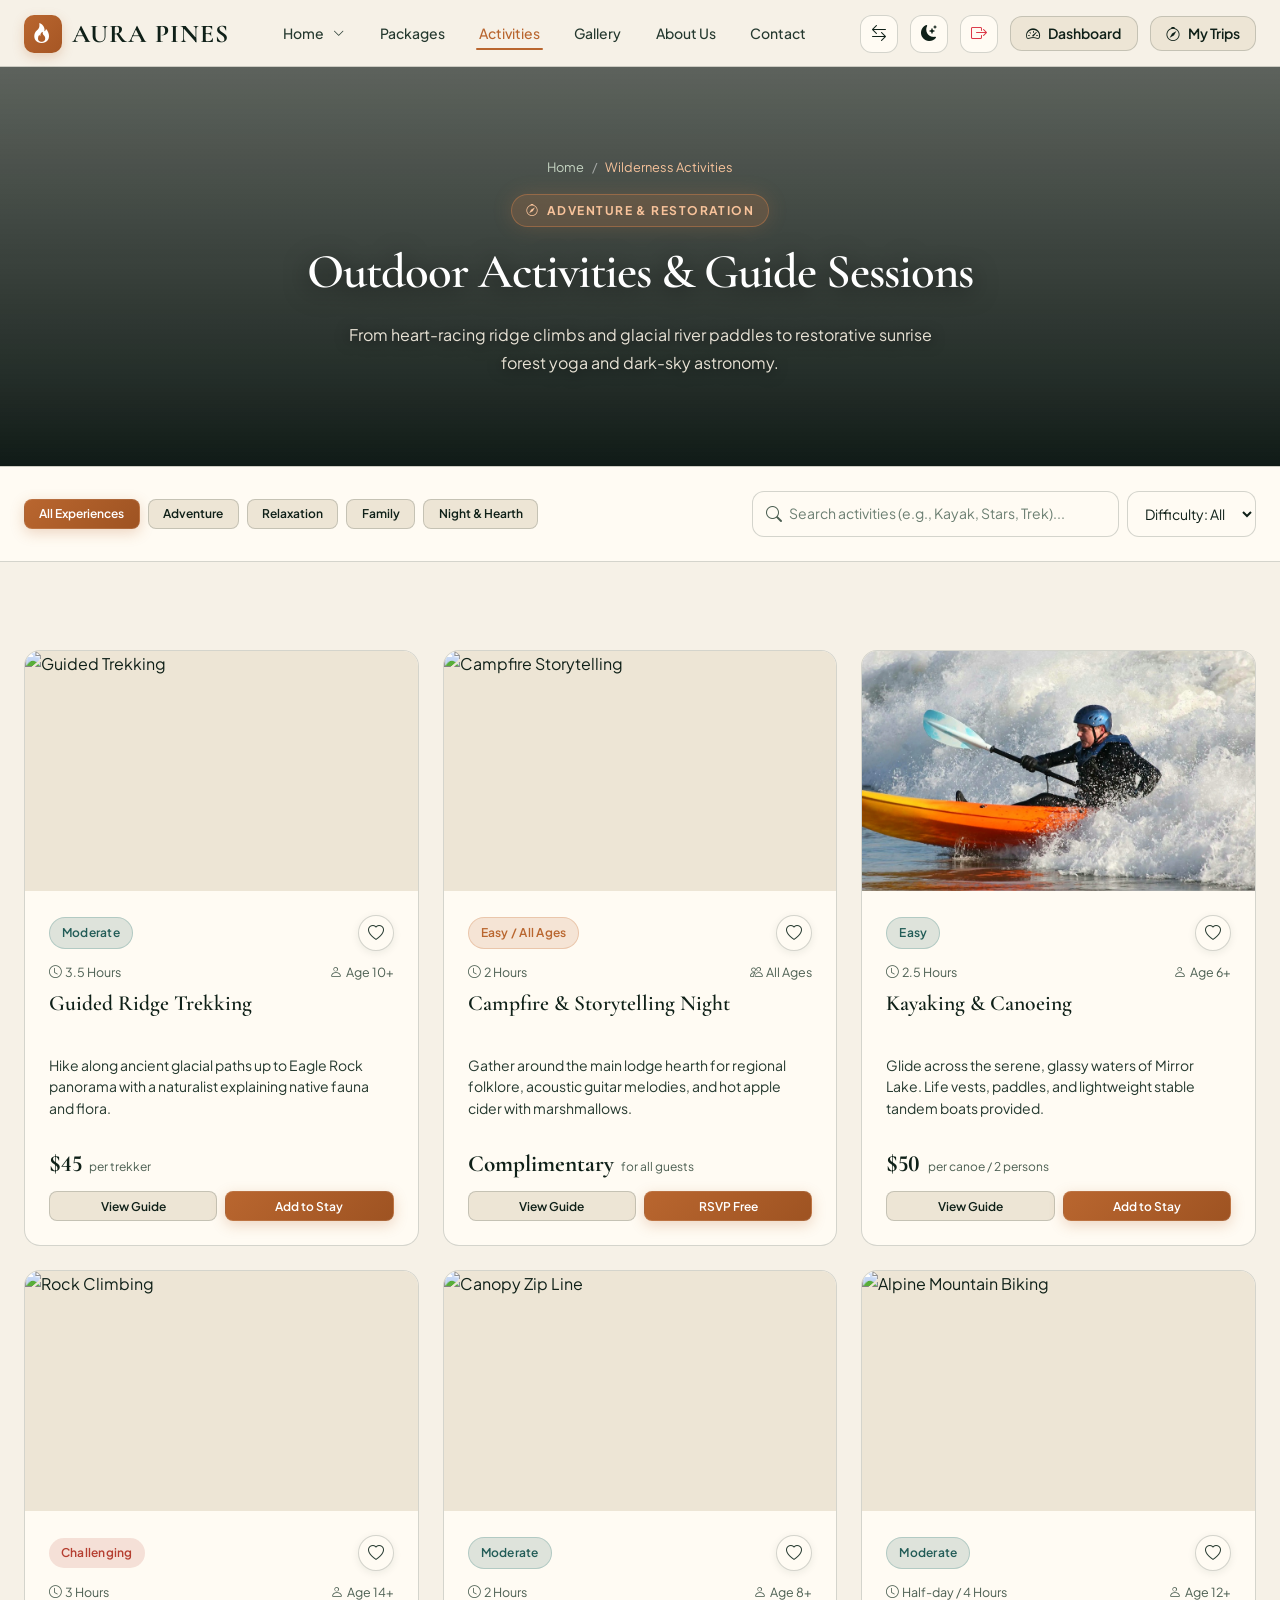
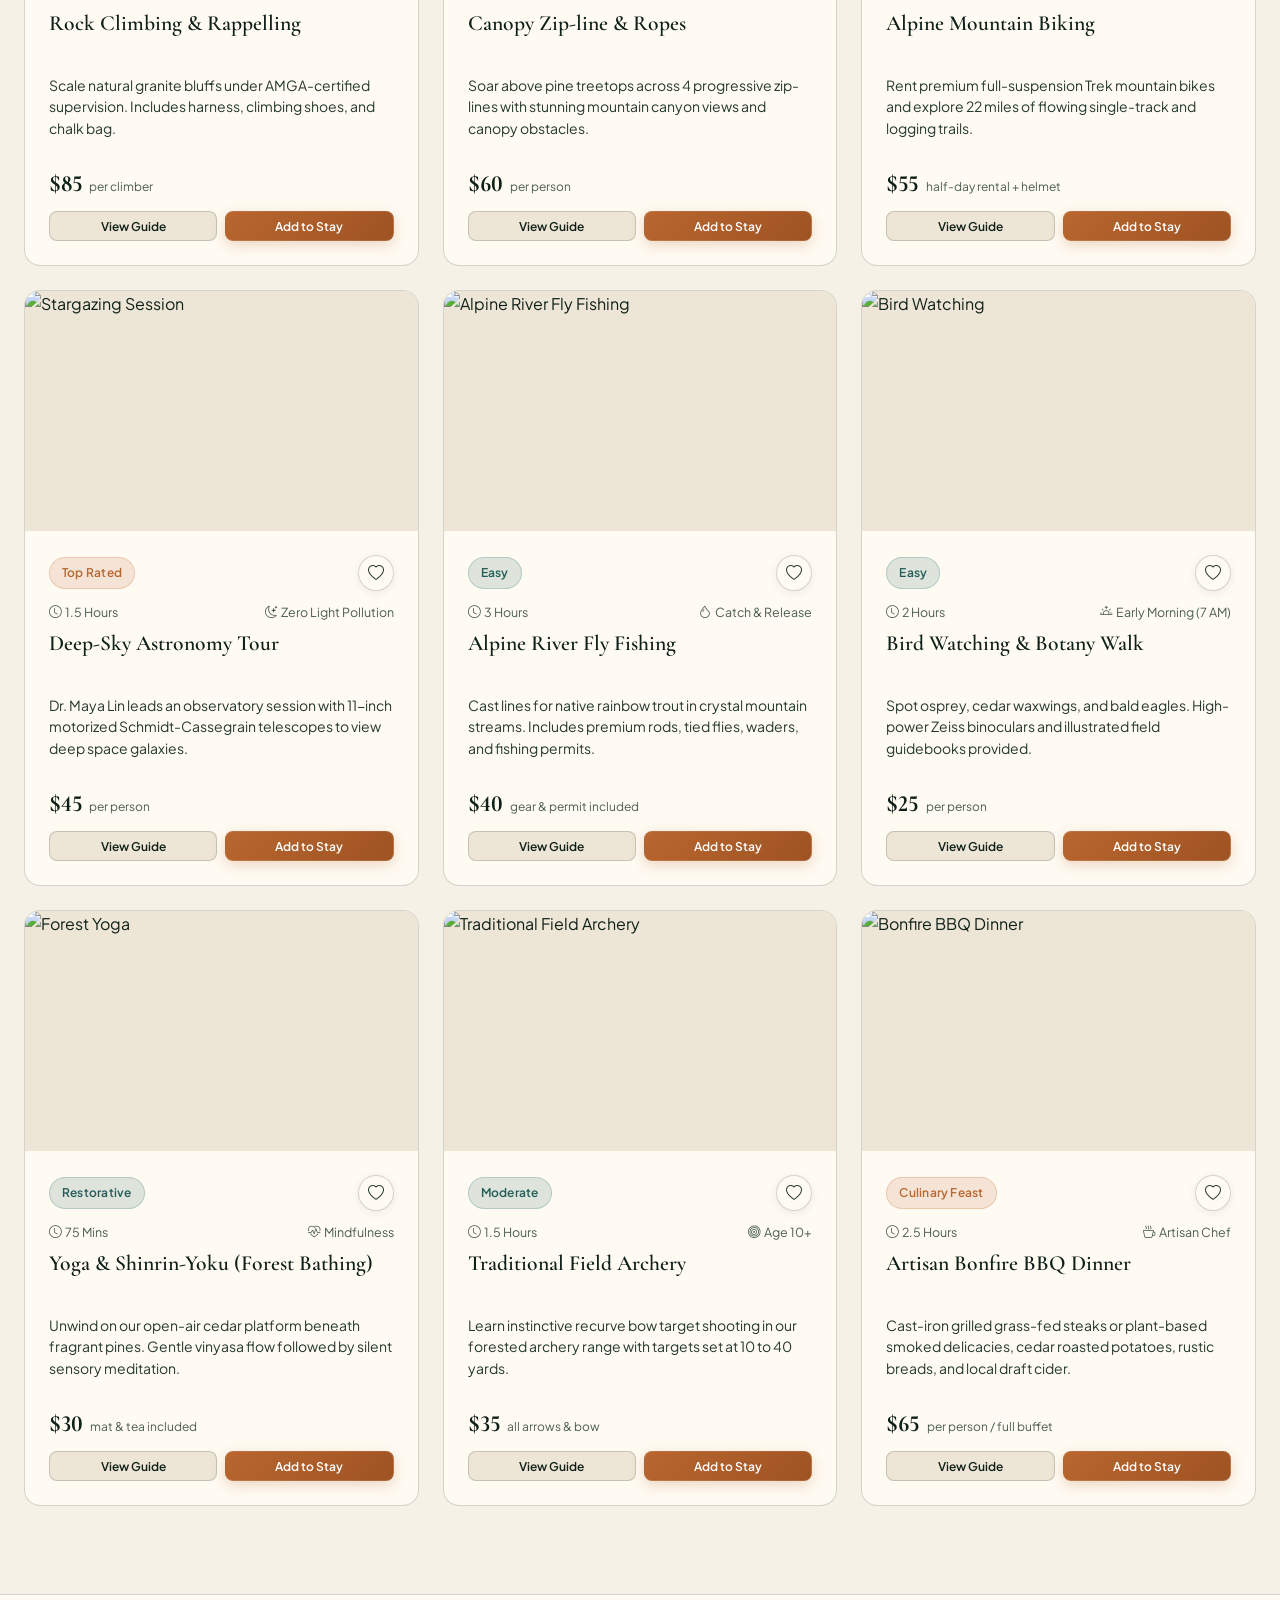
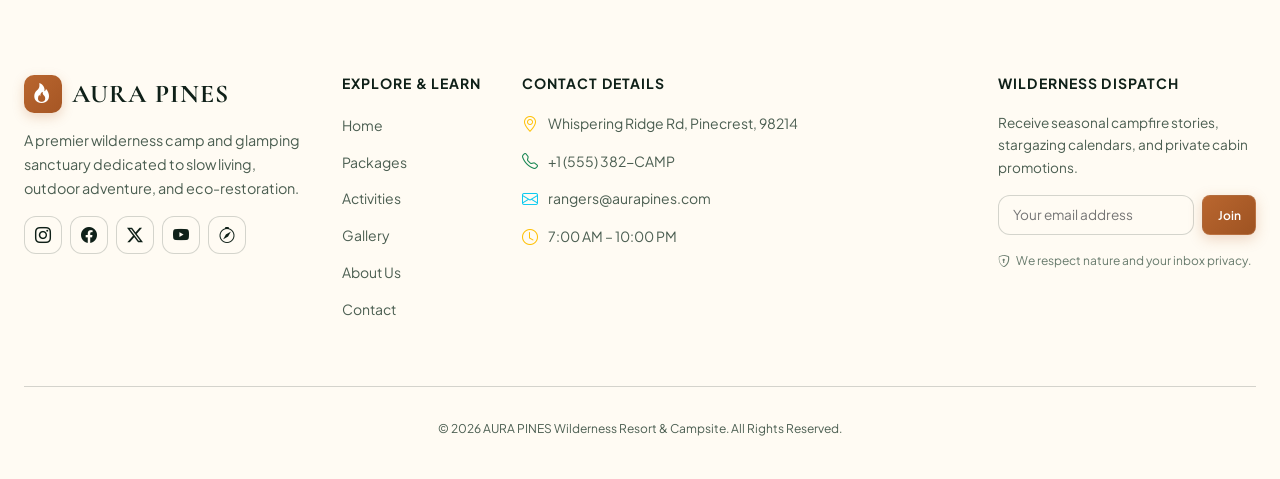
==== commit 6cb7e183: "changes" ====
--- a/activities.html
+++ b/activities.html
@@ -237,12 +237,12 @@
           <div class="col-lg-4 col-md-6 act-card-wrapper" data-category="adventure relaxation" data-difficulty="Easy" data-title="Kayaking & Canoeing">
             <div class="camp-card">
               <div class="camp-card-media">
-                <img src="https://images.unsplash.com/photo-1544551763-46a013bb70d5?auto=format&fit=crop&w=2000&q=90" alt="Kayaking" width="800" height="500" loading="lazy" decoding="async">
+                <img src="assets/images/activities/kayaking-4k.jpg" srcset="assets/images/activities/kayaking.jpg 1920w, assets/images/activities/kayaking-4k.jpg 3840w" sizes="(max-width: 768px) 100vw, (max-width: 1200px) 50vw, 33vw" alt="Kayaking &amp; Canoeing" width="800" height="500" loading="lazy" decoding="async" style="object-position: center 42%;">
               </div>
               <div class="camp-card-body">
                 <div class="camp-card-top-bar">
                   <span class="camp-badge badge-teal card-badge-top">Easy</span>
-                  <button class="card-wishlist-btn" data-item-id="act-kayak" data-item-title="Kayaking & Canoeing" data-item-type="Activity" data-item-price="$50/boat" data-item-image="https://images.unsplash.com/photo-1544551763-46a013bb70d5?auto=format&fit=crop&w=2000&q=90" aria-label="Add to wishlist"><i class="bi bi-heart"></i></button>
+                  <button class="card-wishlist-btn" data-item-id="act-kayak" data-item-title="Kayaking &amp; Canoeing" data-item-type="Activity" data-item-price="$50/boat" data-item-image="assets/images/activities/kayaking-4k.jpg" aria-label="Add to wishlist"><i class="bi bi-heart"></i></button>
                 </div>
                 <div class="camp-card-meta">
                   <span><i class="bi bi-clock me-1"></i> 2.5 Hours</span>
@@ -321,12 +321,12 @@
           <div class="col-lg-4 col-md-6 act-card-wrapper" data-category="adventure" data-difficulty="Moderate" data-title="Mountain Biking">
             <div class="camp-card">
               <div class="camp-card-media">
-                <img src="https://images.unsplash.com/photo-1660149109561-b98acecd4238?auto=format&fit=crop&w=2000&q=90" alt="Alpine Mountain Biking" width="800" height="500" loading="lazy" decoding="async">
+                <img src="https://images.unsplash.com/photo-1633707167682-9068729bc84c?auto=format&fit=crop&w=2000&q=90" alt="Alpine Mountain Biking" width="800" height="500" loading="lazy" decoding="async">
               </div>
               <div class="camp-card-body">
                 <div class="camp-card-top-bar">
                   <span class="camp-badge badge-teal card-badge-top">Moderate</span>
-                  <button class="card-wishlist-btn" data-item-id="act-biking" data-item-title="Mountain Biking" data-item-type="Activity" data-item-price="$55/rental" data-item-image="https://images.unsplash.com/photo-1660149109561-b98acecd4238?auto=format&fit=crop&w=2000&q=90" aria-label="Add to wishlist"><i class="bi bi-heart"></i></button>
+                  <button class="card-wishlist-btn" data-item-id="act-biking" data-item-title="Mountain Biking" data-item-type="Activity" data-item-price="$55/rental" data-item-image="https://images.unsplash.com/photo-1633707167682-9068729bc84c?auto=format&fit=crop&w=2000&q=90" aria-label="Add to wishlist"><i class="bi bi-heart"></i></button>
                 </div>
                 <div class="camp-card-meta">
                   <span><i class="bi bi-clock me-1"></i> Half-day / 4 Hours</span>
@@ -657,7 +657,7 @@
         price: '$50',
         duration: '2.5 Hours',
         difficulty: 'Easy',
-        image: 'https://images.unsplash.com/photo-1544551763-46a013bb70d5?auto=format&fit=crop&w=2000&q=90',
+        image: 'assets/images/activities/kayaking-4k.jpg',
         description: 'Calm water paddling with views of snowy peaks reflecting on the mirror-like surface.',
         safety: 'Coast Guard approved life vests mandatory, motorized safety boat stationed on lake.',
         provided: ['Single or tandem fiberglass kayaks', 'Lightweight paddles', 'Waterproof phone dry-bags'],
@@ -690,7 +690,7 @@
         price: '$55',
         duration: '4 Hours',
         difficulty: 'Moderate',
-        image: 'https://images.unsplash.com/photo-1660149109561-b98acecd4238?auto=format&fit=crop&w=2000&q=90',
+        image: 'https://images.unsplash.com/photo-1633707167682-9068729bc84c?auto=format&fit=crop&w=2000&q=90',
         description: 'Ride across scenic pine singletrack trails with gentle berms, flow sections, and bridge crossings.',
         safety: 'GPS trail map app access, repair kit, tire sealant.',
         provided: ['Full-suspension Trek mountain bike', 'Ventilated mountain helmet', 'Emergency tire pump'],
--- a/assets/css/style.css
+++ b/assets/css/style.css
@@ -1483,6 +1483,8 @@
   will-change: transform;
   transform: translate3d(0, 0, 0);
   -webkit-transform: translate3d(0, 0, 0);
+  transform-origin: center center;
+  image-rendering: auto;
   transition: transform var(--transition-smooth);
 }
 
